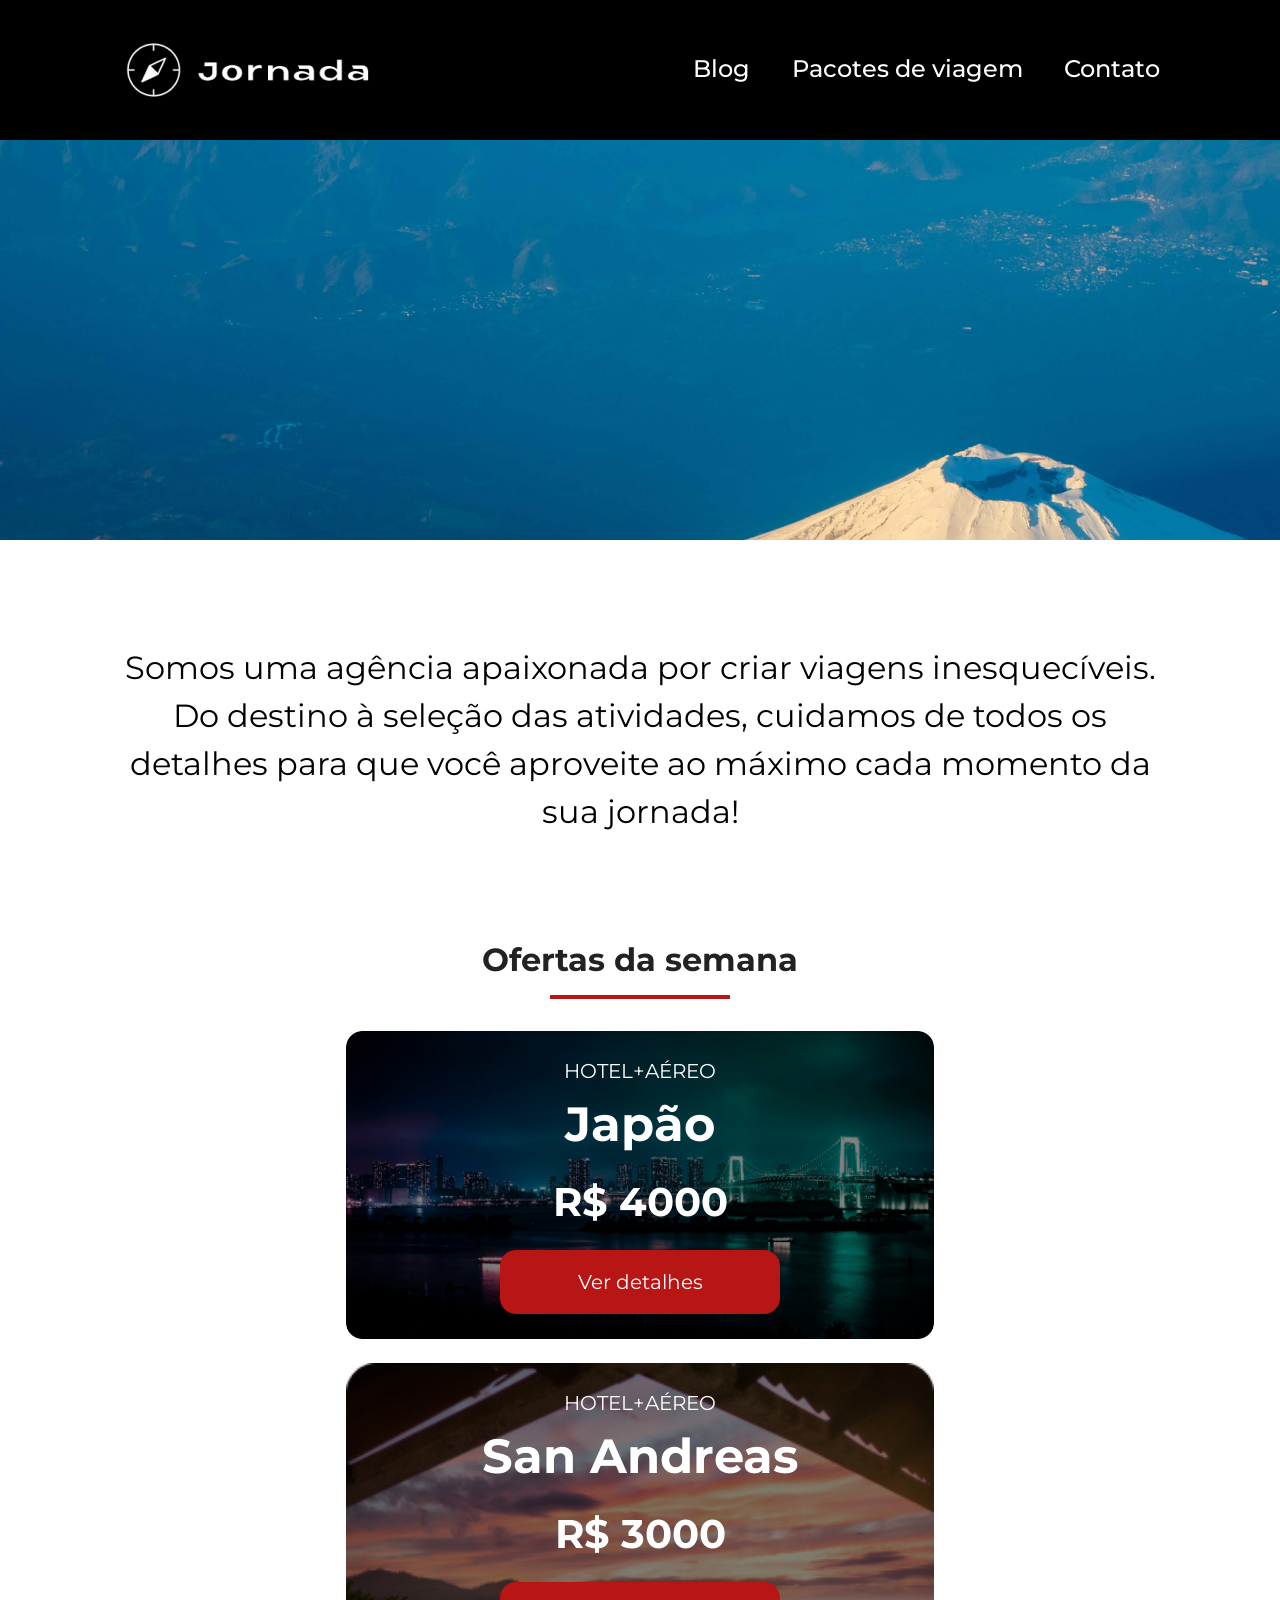
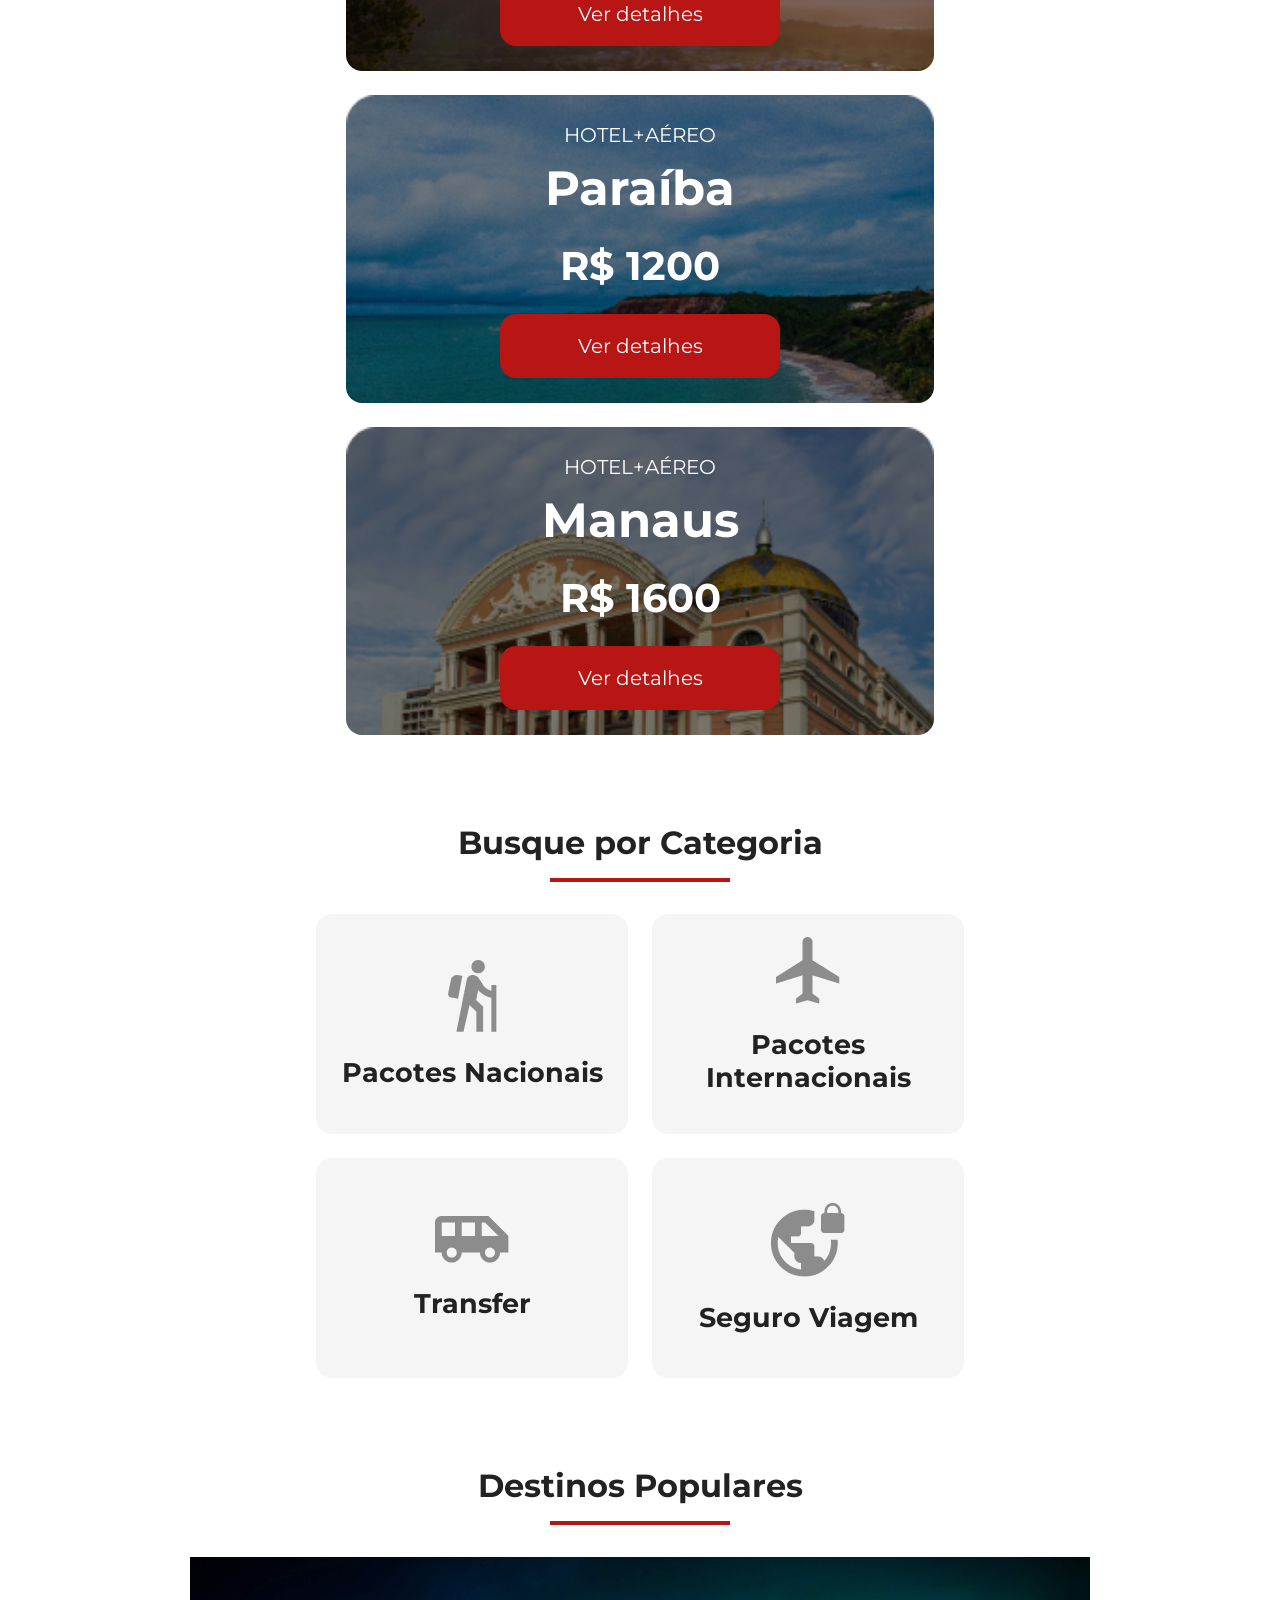
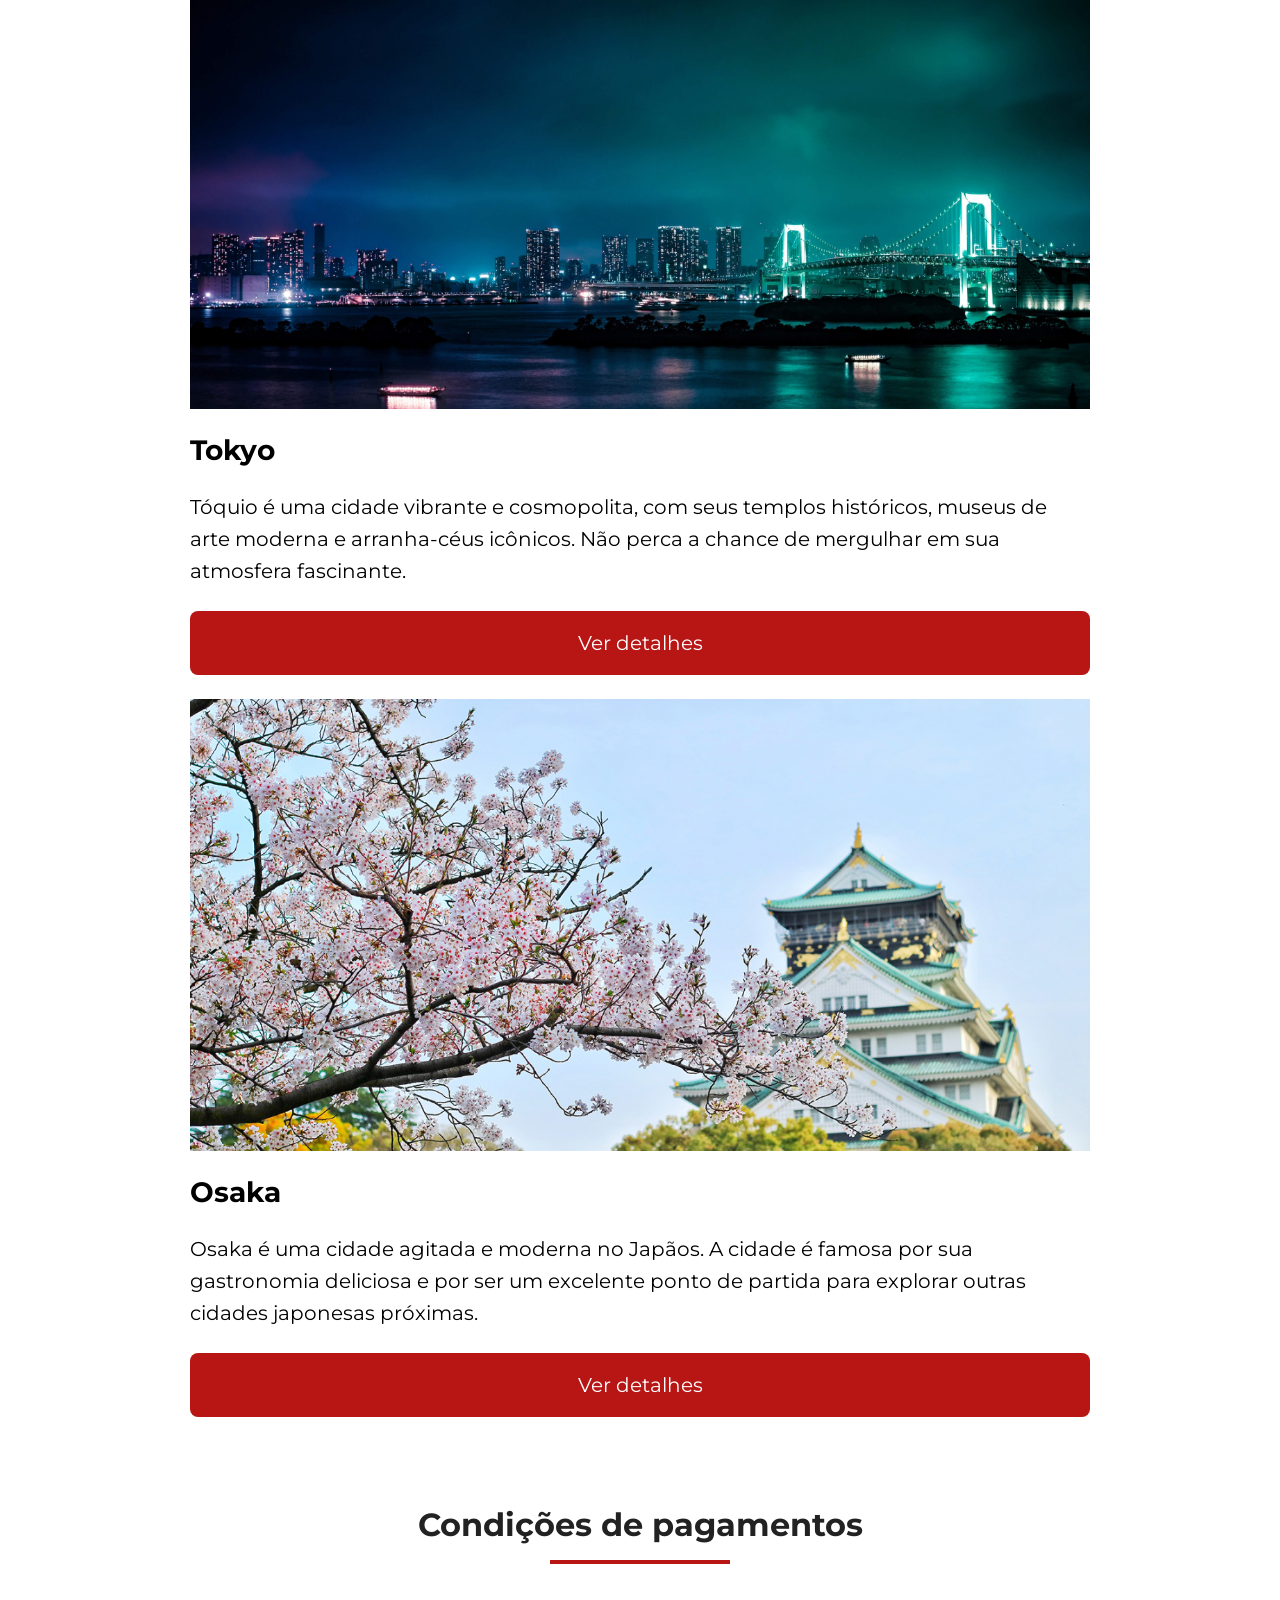
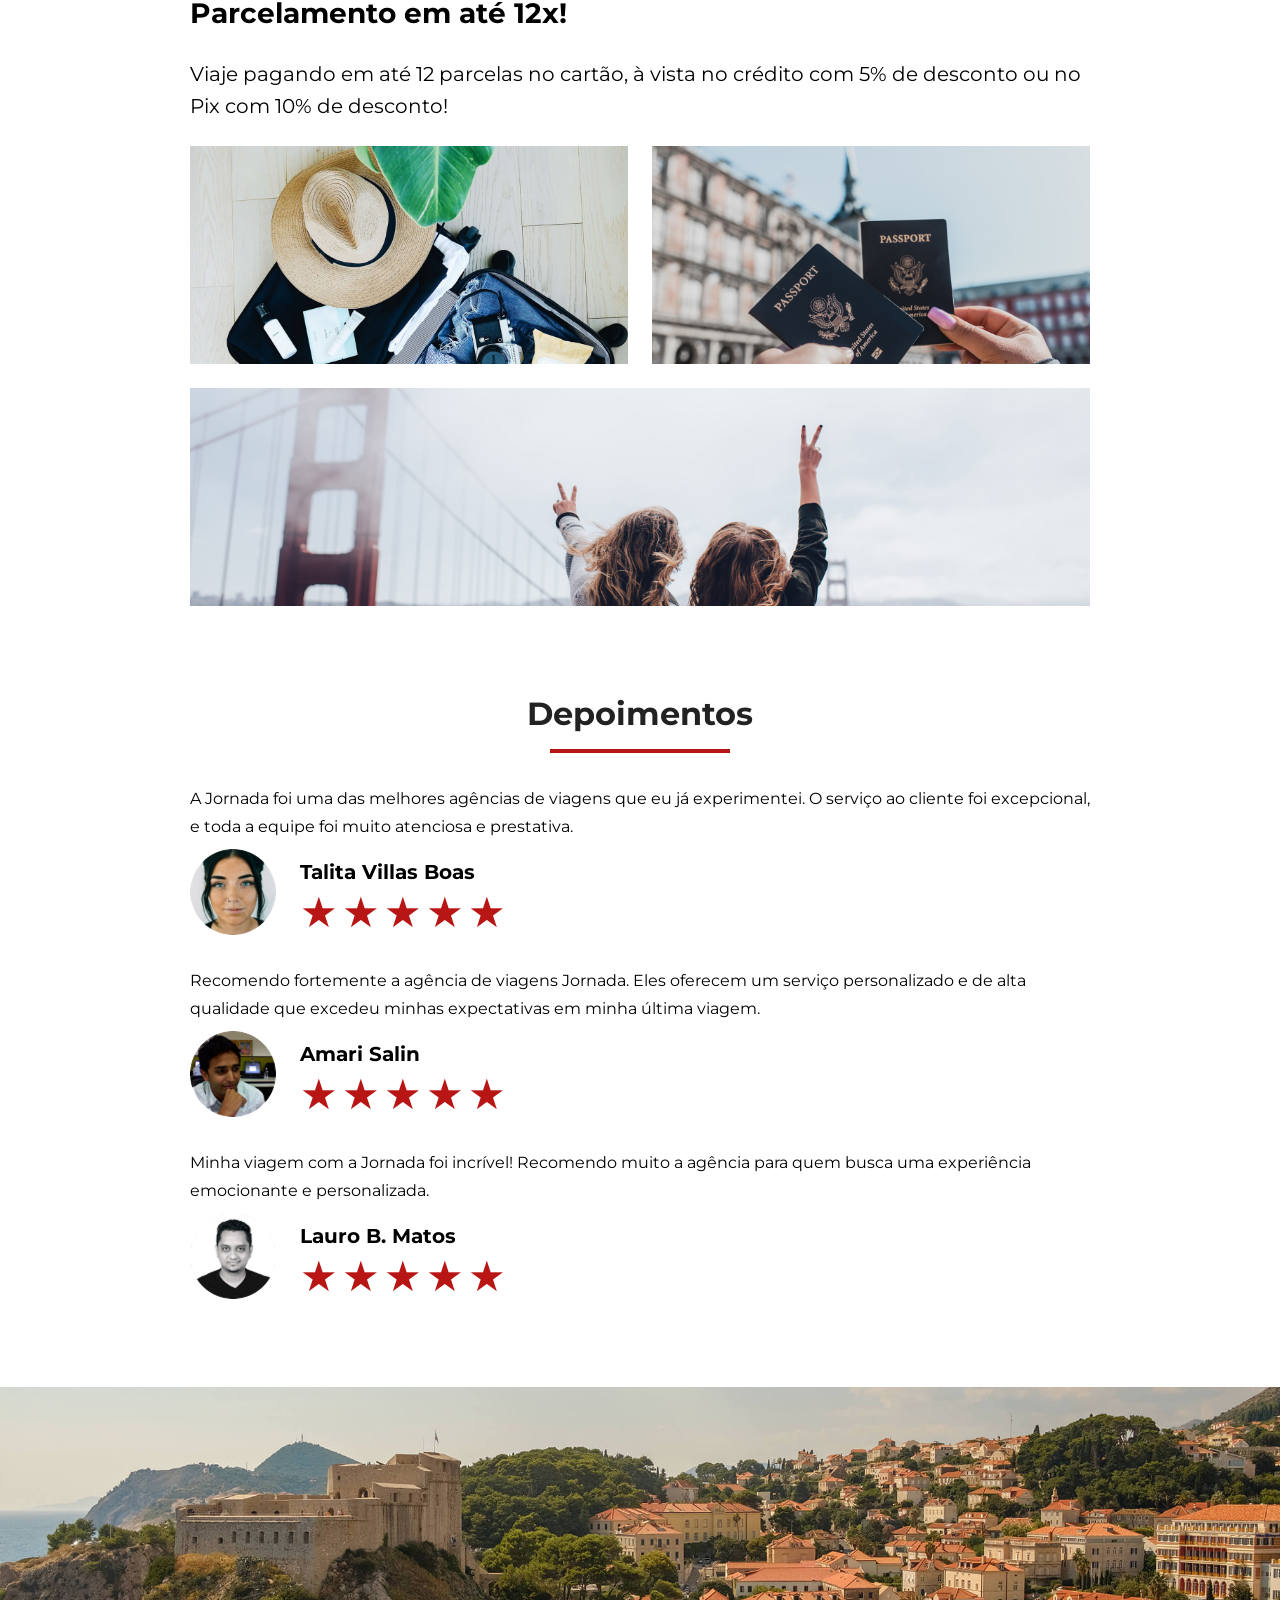
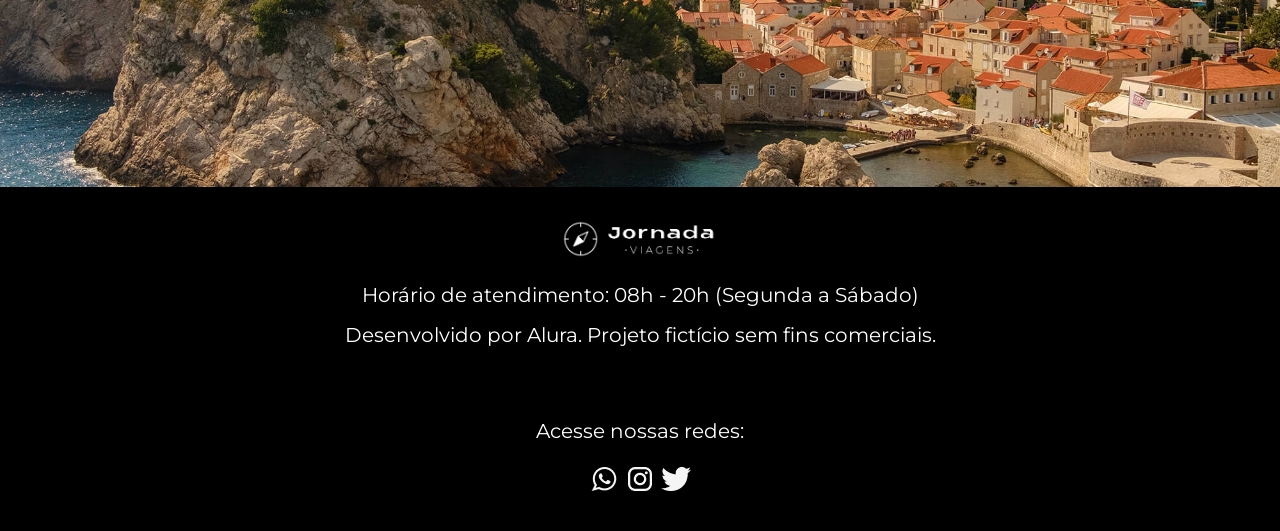
==== pacotes.html @ b07ba499 "configuracao inicial do hero" ====
<!doctype html>
<html lang="pt-br">
  <head>
    <meta charset="UTF-8" />
    <meta name="viewport" content="width=device-width, initial-scale=1.0" />
    <meta
      name="description"
      content="Jornada viagens, uma agência apaixonada por criar viagens inesquecíveis"
    />

    <meta name="og:title" content="Jornada viagens" />
    <meta
      name="og:description"
      content="Jornada viagens, uma agência apaixonada por criar viagens inesquecíveis"
    />
    <meta
      name="og:image"
      content="https://doodpedro.github.io/jornada-viagens/img/Logo Footer.png"
    />
    <meta name="og:type" content="website" />
    <meta
      name="og:url"
      content="https://doodpedro.github.io/jornada-viagens/"
    />

    <link rel="icon" href="img/Favico.svg" type="xml/svg" />
    <link rel="stylesheet" href="css/style.css" />

    <title>Jornada viagens</title>
  </head>
  <body>
    <!-- LOGO -->
    <header class="main-header">
      <a class="logo" href="index.html"
        ><img
          class="img-mobile"
          src="img/Bússola-branca.png"
          alt="Bussola do logo Jornada Viagens na cor preta"
        />
        <img
          class="img-desktop"
          src="img/Bussola e titulo.png"
          alt="Logo jornada viagens branca"
        />
      </a>

      <!-- MENU HAMBURGUER -->
      <div class="navegation-menu">
        <label for="menu">
          <img src="img/menu hamburguer.png" alt="menu" />
        </label>
        <input type="checkbox" id="menu" hidden />
        <!-- LINKS -->
        <nav>
          <ul class="list-links">
            <li>
              <a href="blog.html" target="_blank" title="Acessar Blog">Blog</a>
            </li>
            <li>
              <a
                href="pacotes.html"
                target="_blank"
                title="Acessar Pacotes de viagem"
                >Pacotes de viagem</a
              >
            </li>
            <li>
              <a href="contato.html" target="_blank" title="Acessar Contato"
                >Contato</a
              >
            </li>
          </ul>
        </nav>
      </div>
    </header>

    <!-- SECTIONS -->
    <section class="hero">
      <div class="hero-P-img"></div>
      <h2>
        Somos uma agência apaixonada por criar viagens inesquecíveis. Do destino
        à seleção das atividades, cuidamos de todos os detalhes para que você
        aproveite ao máximo cada momento da sua jornada!
      </h2>
    </section>

    <!-- OFERTAS -->
    <section class="offers">
      <div class="section-title">
        <h2>Ofertas da semana</h2>
        <hr />
      </div>

      <!-- CARD 1 -->
      <div class="offers-cards">
        <article class="card japão">
          <header>
            <p>HOTEL+AÉREO</p>
            <h3>
              Japão <br />
              <span>R$ 4000</span>
            </h3>
          </header>
          <footer><a href="#" class="button">Ver detalhes</a></footer>
        </article>

        <!-- CARD 2 -->
        <article class="card San-andreas">
          <header>
            <p>HOTEL+AÉREO</p>
            <h3>
              San Andreas <br />
              <span>R$ 3000</span>
            </h3>
          </header>
          <footer><a href="#" class="button">Ver detalhes</a></footer>
        </article>

        <!-- CARD 3 -->
        <article class="card Paraíba">
          <header>
            <p>HOTEL+AÉREO</p>
            <h3>
              Paraíba <br />
              <span>R$ 1200</span>
            </h3>
          </header>
          <footer><a href="#" class="button">Ver detalhes</a></footer>
        </article>

        <!-- CARD 4 -->
        <article class="card Manaus">
          <header>
            <p>HOTEL+AÉREO</p>
            <h3>
              Manaus <br />
              <span>R$ 1600</span>
            </h3>
          </header>
          <footer><a href="#" class="button">Ver detalhes</a></footer>
        </article>
      </div>
    </section>

    <!-- CATEGORIAS -->
    <section class="categories">
      <div class="section-title">
        <h2>Busque por Categoria</h2>
        <hr />
      </div>

      <!-- CARD 1 -->
      <div class="categories-card">
        <a
          href="#"
          class="card"
          target="_blank"
          title="Busque pela categoria pacotes Nacionais"
        >
          <img
            src="img/categorias-1.png"
            alt="Ícone de pessoa fazendo trilha"
          />

          <h3>Pacotes Nacionais</h3>
        </a>

        <!-- CARD 2 -->
        <article class="categories-card two-line">
          <a
            href="#"
            class="card"
            target="_blank"
            title="Busque pela categoria pacotes Nacionais"
          >
            <img
              src="img/categorias-2.png"
              alt="Ícone de pessoa fazendo trilha"
            />

            <h3>Pacotes Internacionais</h3>
          </a>
        </article>

        <!-- CARD 3 -->
        <article class="categories-card">
          <a
            href="#"
            class="card"
            target="_blank"
            title="Busque pela categoria pacotes Nacionais"
          >
            <img
              src="img/categories-3.png"
              alt="Ícone de pessoa fazendo trilha"
            />

            <h3>Transfer</h3>
          </a>
        </article>

        <!-- CARD 4 -->
        <article class="categories-card">
          <a
            href="#"
            class="card"
            target="_blank"
            title="Busque pela categoria pacotes Nacionais"
          >
            <img
              src="img/categories-4.png"
              alt="Ícone de pessoa fazendo trilha"
            />

            <h3>Seguro Viagem</h3>
          </a>
        </article>
      </div>
    </section>

    <!-- DESTINATIONS -->
    <section class="destinations">
      <div class="section-title">
        <h2>Destinos Populares</h2>
        <hr />
      </div>

      <div class="destinations-items">
        <article class="item Tokyo">
          <header>
            <div class="img-item"></div>
            <h4>Tokyo</h4>
          </header>

          <p>
            Tóquio é uma cidade vibrante e cosmopolita, com seus templos
            históricos, museus de arte moderna e arranha-céus icônicos. Não
            perca a chance de mergulhar em sua atmosfera fascinante.
          </p>

          <footer>
            <a
              href="#"
              class="button"
              target="_blank"
              title="Veja mais detalhes de Tokyo"
              >Ver detalhes</a
            >
          </footer>
        </article>

        <article class="item Osaka">
          <header>
            <div class="img-item"></div>
            <h4>Osaka</h4>
          </header>

          <p>
            Osaka é uma cidade agitada e moderna no Japãos. A cidade é famosa
            por sua gastronomia deliciosa e por ser um excelente ponto de
            partida para explorar outras cidades japonesas próximas.
          </p>

          <footer>
            <a href="#" class="button">Ver detalhes</a>
          </footer>
        </article>
      </div>
    </section>

    <!-- PAYMENTS -->
    <section class="payments">
      <div class="section-title">
        <h2>Condições de pagamentos</h2>
        <hr />
      </div>

      <div class="content-container">
        <div class="text-content">
          <h3 class="content-title">Parcelamento em até 12x!</h3>
          <p class="content-text">
            Viaje pagando em até 12 parcelas no cartão, à vista no crédito com
            5% de desconto ou no Pix com 10% de desconto!
          </p>
        </div>

        <div class="img-gallery">
          <div class="image bag"></div>
          <div class="image passport"></div>
          <div class="image people colspan-2"></div>
        </div>
      </div>
    </section>

    <!-- TESTIMONIALS -->
    <section class="testimonials">
      <div class="section-title">
        <h2>Depoimentos</h2>
        <hr />
      </div>

      <div class="testimonials-container">
        <article>
          <header>
            <p>
              A Jornada foi uma das melhores agências de viagens que eu já
              experimentei. O serviço ao cliente foi excepcional, e toda a
              equipe foi muito atenciosa e prestativa.
            </p>
          </header>
          <footer>
            <img src="./img/perfil-1.png" alt="Imagem da cliente Talita" />
            <div class="profile-content">
              <h4>Talita Villas Boas</h4>
              <div class="rating">
                <span class="star">★</span>
                <span class="star">★</span>
                <span class="star">★</span>
                <span class="star">★</span>
                <span class="star">★</span>
              </div>
            </div>
          </footer>
        </article>

        <article>
          <header>
            <p>
              Recomendo fortemente a agência de viagens Jornada. Eles oferecem
              um serviço personalizado e de alta qualidade que excedeu minhas
              expectativas em minha última viagem.
            </p>
          </header>
          <footer>
            <img src="./img/perfil-2.png" alt="Imagem do cliente Amari Salin" />
            <div class="profile-content">
              <h4>Amari Salin</h4>
              <div class="rating">
                <span class="star">★</span>
                <span class="star">★</span>
                <span class="star">★</span>
                <span class="star">★</span>
                <span class="star">★</span>
              </div>
            </div>
          </footer>
        </article>

        <article>
          <header>
            <p>
              Minha viagem com a Jornada foi incrível! Recomendo muito a agência
              para quem busca uma experiência emocionante e personalizada.
            </p>
          </header>
          <footer>
            <img
              src="./img/perfil-3.png"
              alt="Imagem do cliente Lauro B. Matos"
            />
            <div class="profile-content">
              <h4>Lauro B. Matos</h4>
              <div class="rating">
                <span class="star">★</span>
                <span class="star">★</span>
                <span class="star">★</span>
                <span class="star">★</span>
                <span class="star">★</span>
              </div>
            </div>
          </footer>
        </article>
      </div>
    </section>

    <!-- FOOTER -->
    <section class="bottom-hero">
      <div class="img-hero"></div>
    </section>

    <footer class="main-footer">
      <div class="footer-content">
        <img
          src="img/Logo Footer.png"
          alt="Imagem da logo do Jornada Viagens"
        />
        <p>Horário de atendimento: 08h - 20h (Segunda a Sábado)</p>
        <p>Desenvolvido por Alura. Projeto fictício sem fins comerciais.</p>
      </div>

      <div class="footer-social">
        <p>Acesse nossas redes:</p>
        <a
          href="#"
          target="_blank"
          title="Acesse o Whatsapp do Jornada Viagens"
        >
          <img src="img/Whatsapp 1.png" alt="Icone do Whatsapp" />
        </a>

        <a
          href="#"
          target="_blank"
          title="Acesse o Instagram do Jornada Viagens"
        >
          <img src="img/Instragam 1.png" alt="Icone do Instagram" />
        </a>

        <a href="#" target="_blank" title="Acesse o Twitter do Jornada Viagens">
          <img src="img/Twiter 1.png" alt="Icone do Twitter" />
        </a>
      </div>
    </footer>
  </body>
</html>
---- css/style.css ----
@import url(global.css);
@import url(header.css);
@import url(hero.css);
@import url(offers.css);
@import url(categorias.css);
@import url(destinations.css);
@import url(payments.css);
@import url(testimonials.css);
@import url(footer.css);
@import url(hero-pacotes.css);
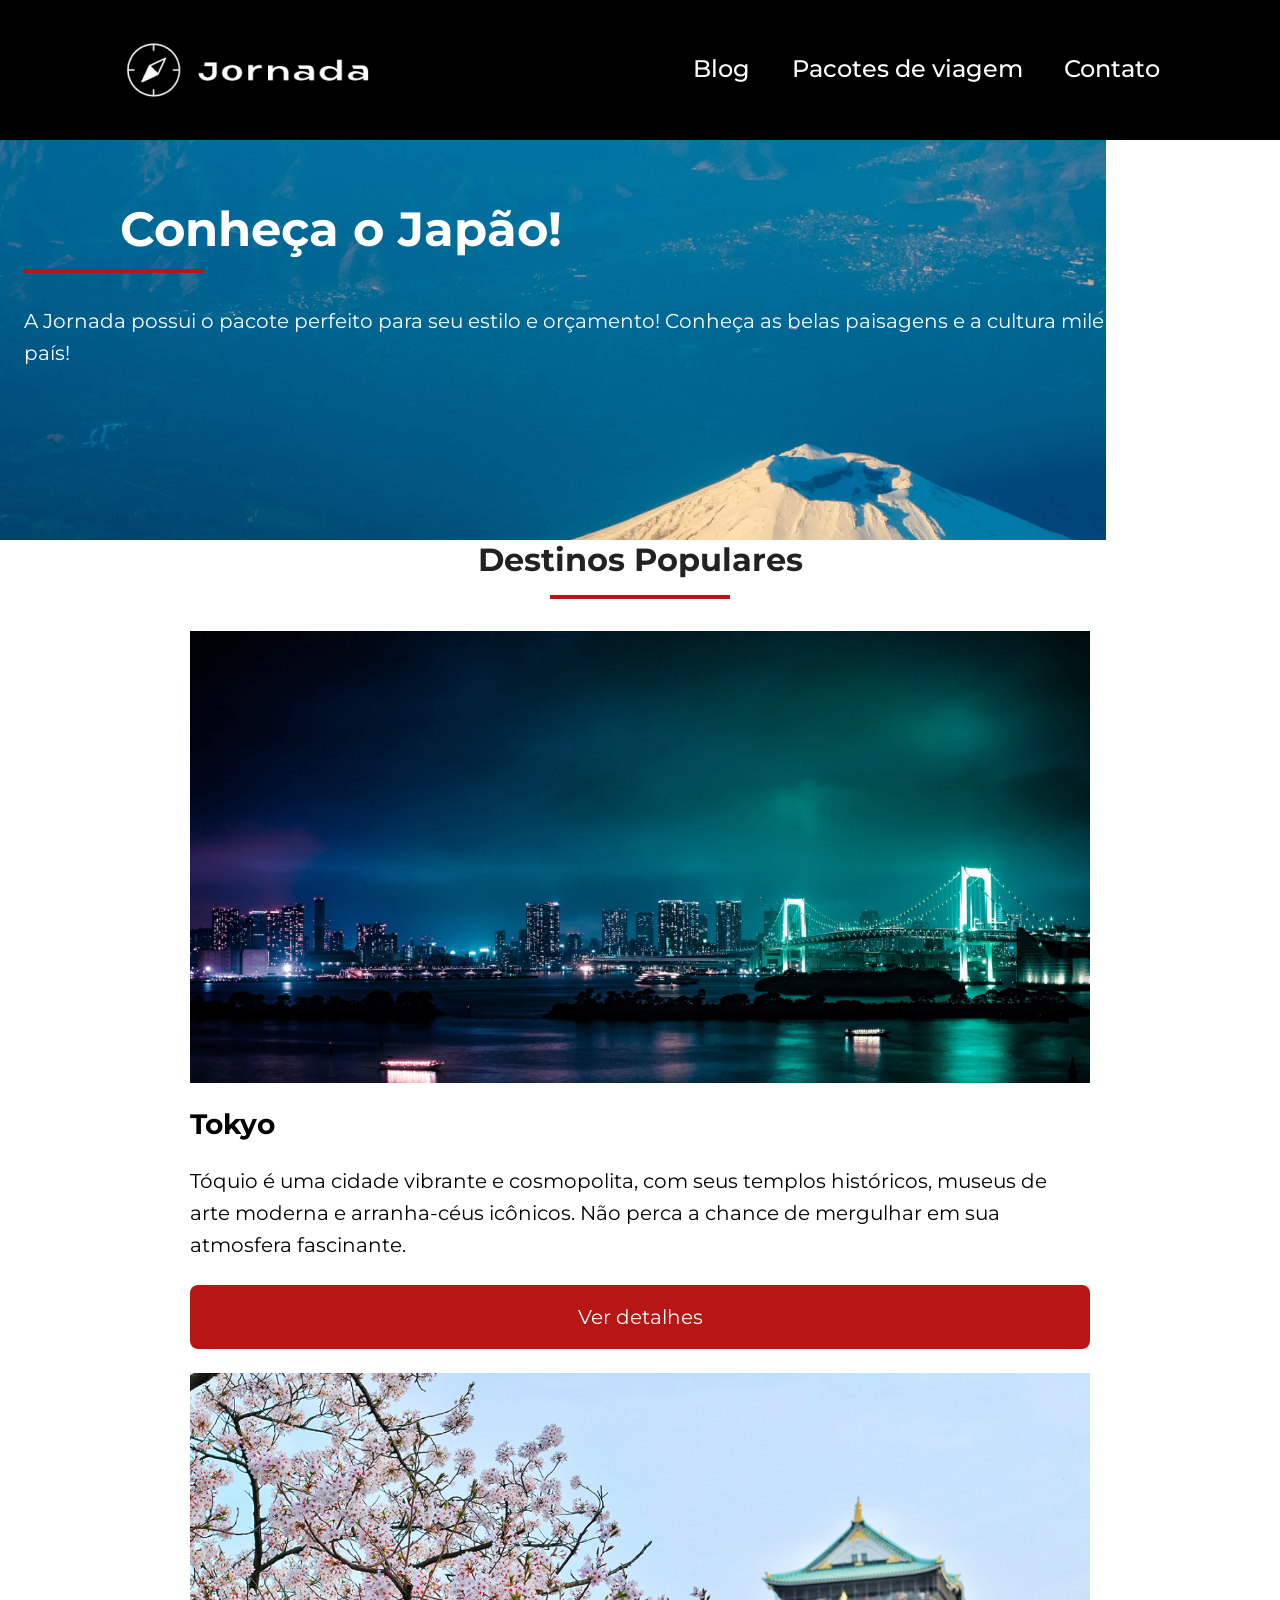
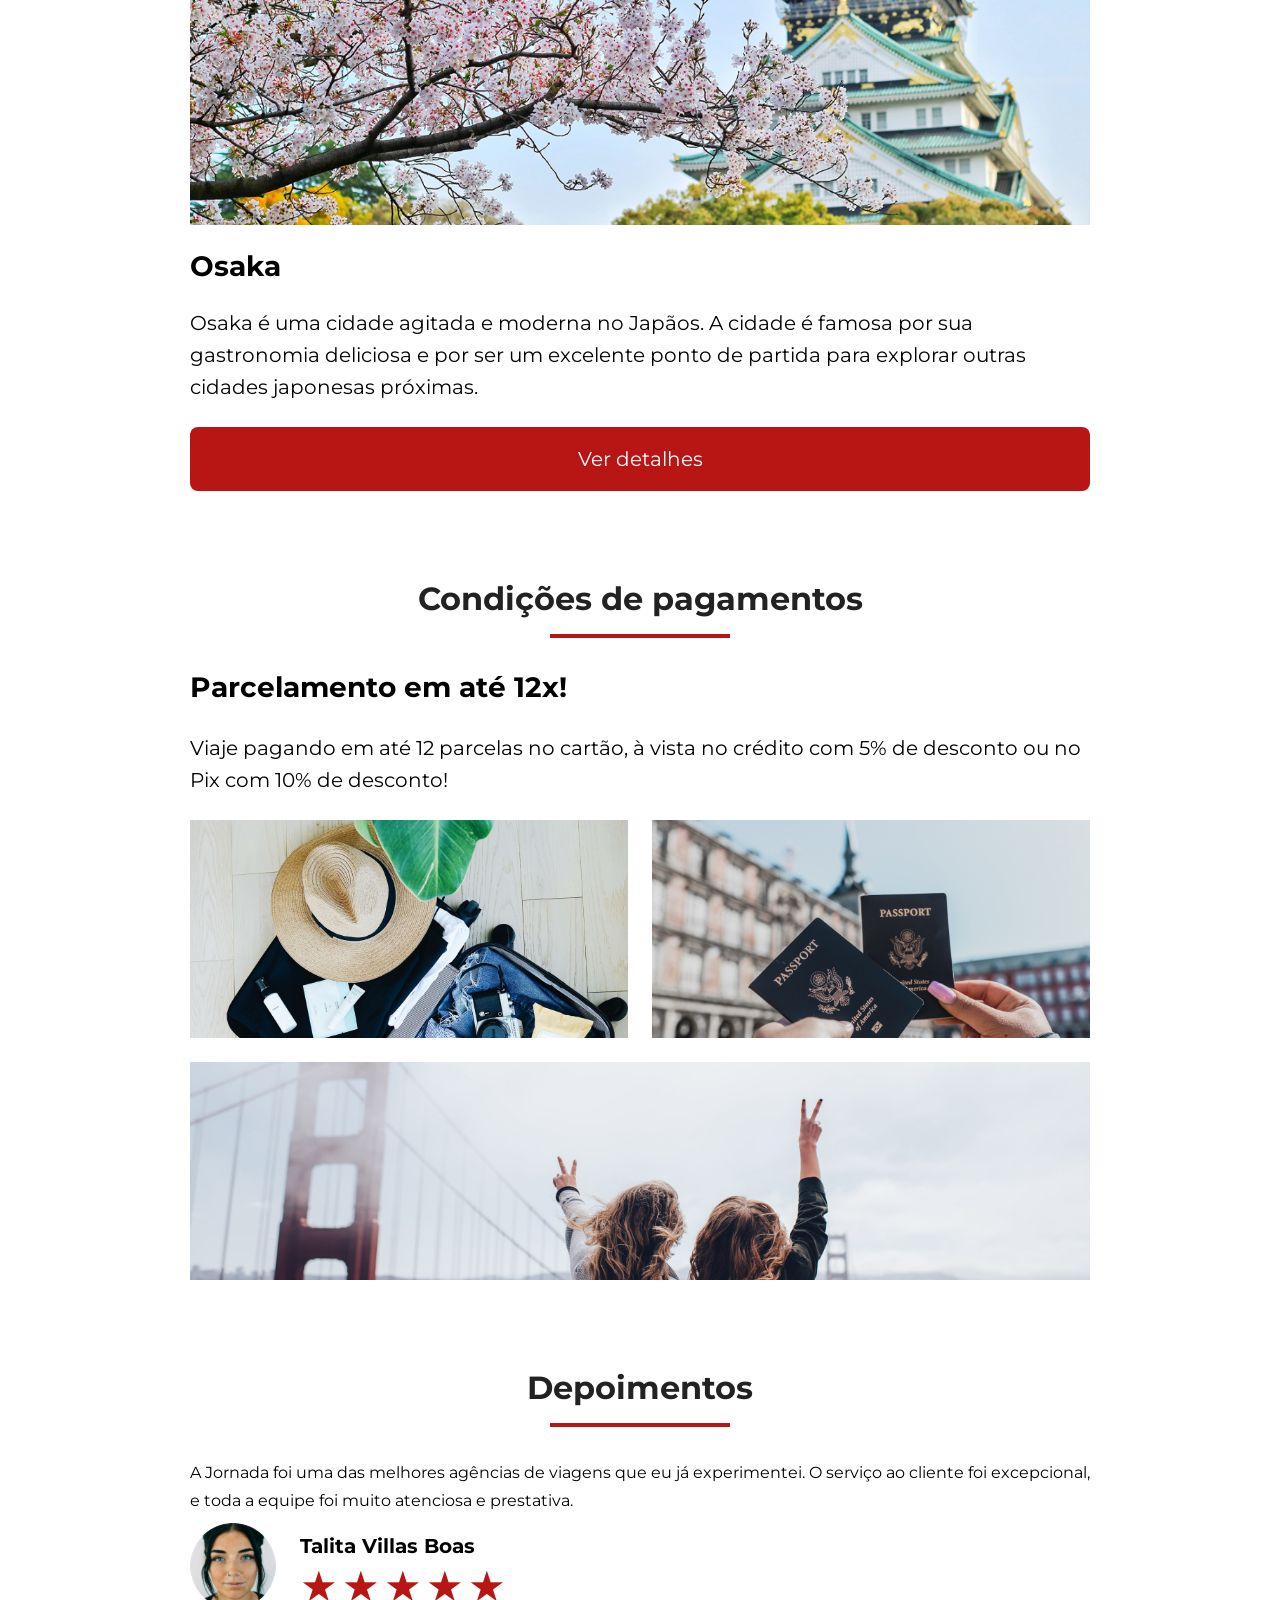
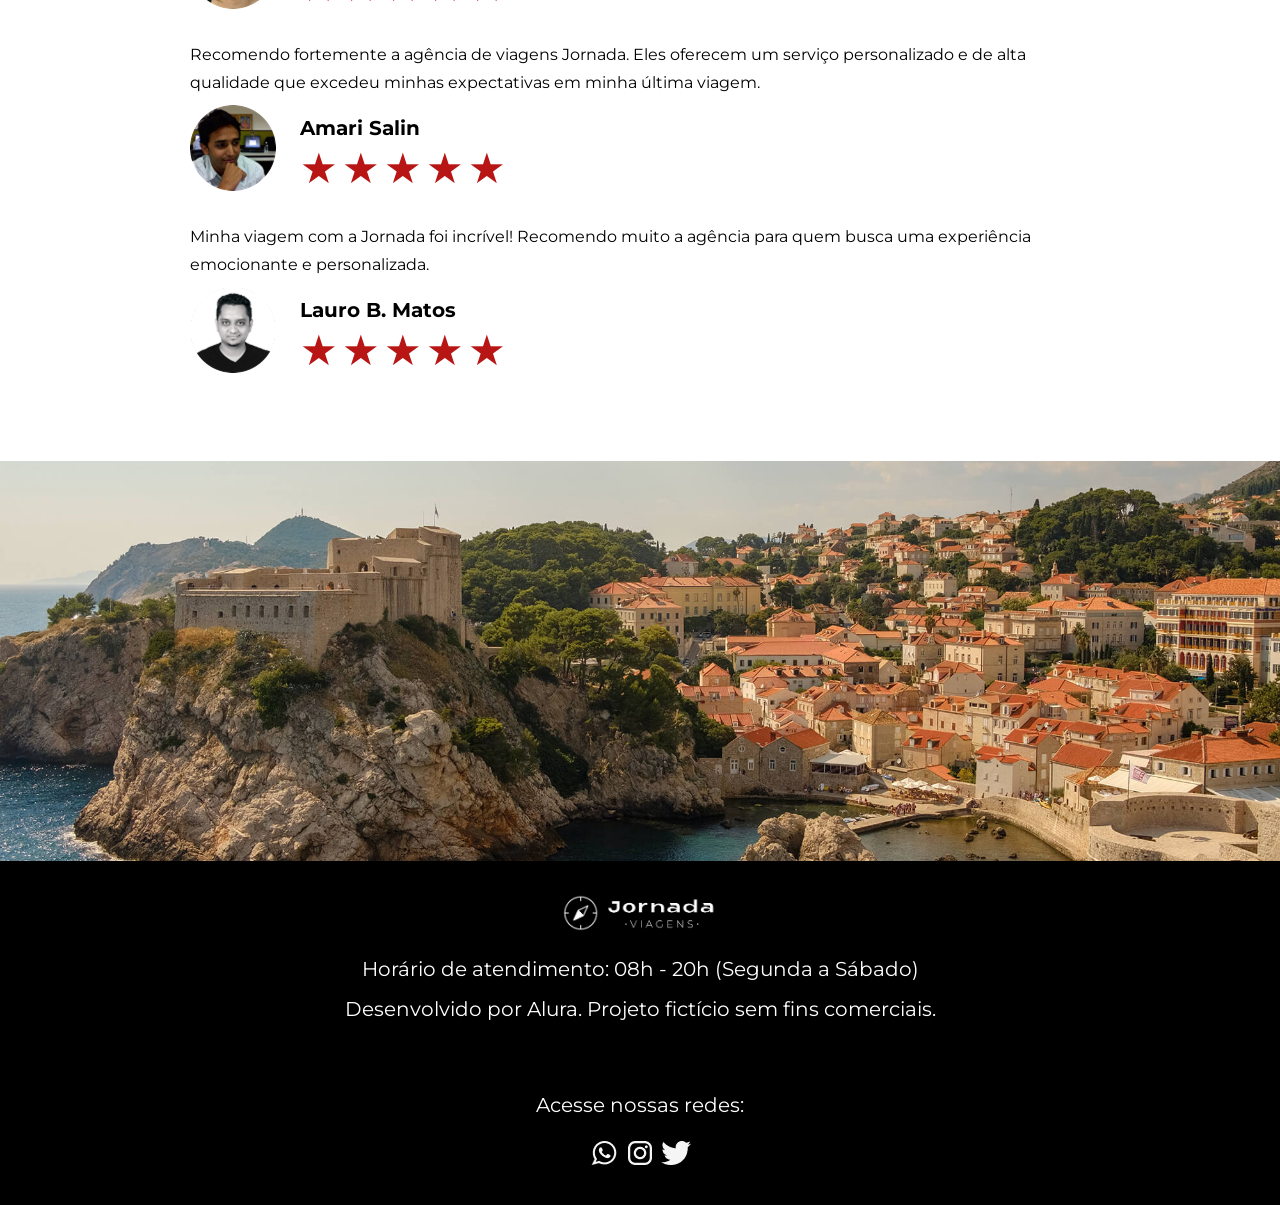
==== commit 5b3e3153: "modifica hero da pagina de pacotes" ====
--- a/pacotes.html
+++ b/pacotes.html
@@ -76,145 +76,10 @@
 
     <!-- SECTIONS -->
     <section class="hero">
-      <div class="hero-P-img"></div>
-      <h2>
-        Somos uma agência apaixonada por criar viagens inesquecíveis. Do destino
-        à seleção das atividades, cuidamos de todos os detalhes para que você
-        aproveite ao máximo cada momento da sua jornada!
-      </h2>
-    </section>
-
-    <!-- OFERTAS -->
-    <section class="offers">
-      <div class="section-title">
-        <h2>Ofertas da semana</h2>
-        <hr />
-      </div>
-
-      <!-- CARD 1 -->
-      <div class="offers-cards">
-        <article class="card japão">
-          <header>
-            <p>HOTEL+AÉREO</p>
-            <h3>
-              Japão <br />
-              <span>R$ 4000</span>
-            </h3>
-          </header>
-          <footer><a href="#" class="button">Ver detalhes</a></footer>
-        </article>
-
-        <!-- CARD 2 -->
-        <article class="card San-andreas">
-          <header>
-            <p>HOTEL+AÉREO</p>
-            <h3>
-              San Andreas <br />
-              <span>R$ 3000</span>
-            </h3>
-          </header>
-          <footer><a href="#" class="button">Ver detalhes</a></footer>
-        </article>
-
-        <!-- CARD 3 -->
-        <article class="card Paraíba">
-          <header>
-            <p>HOTEL+AÉREO</p>
-            <h3>
-              Paraíba <br />
-              <span>R$ 1200</span>
-            </h3>
-          </header>
-          <footer><a href="#" class="button">Ver detalhes</a></footer>
-        </article>
-
-        <!-- CARD 4 -->
-        <article class="card Manaus">
-          <header>
-            <p>HOTEL+AÉREO</p>
-            <h3>
-              Manaus <br />
-              <span>R$ 1600</span>
-            </h3>
-          </header>
-          <footer><a href="#" class="button">Ver detalhes</a></footer>
-        </article>
-      </div>
-    </section>
-
-    <!-- CATEGORIAS -->
-    <section class="categories">
-      <div class="section-title">
-        <h2>Busque por Categoria</h2>
-        <hr />
-      </div>
-
-      <!-- CARD 1 -->
-      <div class="categories-card">
-        <a
-          href="#"
-          class="card"
-          target="_blank"
-          title="Busque pela categoria pacotes Nacionais"
-        >
-          <img
-            src="img/categorias-1.png"
-            alt="Ícone de pessoa fazendo trilha"
-          />
-
-          <h3>Pacotes Nacionais</h3>
-        </a>
-
-        <!-- CARD 2 -->
-        <article class="categories-card two-line">
-          <a
-            href="#"
-            class="card"
-            target="_blank"
-            title="Busque pela categoria pacotes Nacionais"
-          >
-            <img
-              src="img/categorias-2.png"
-              alt="Ícone de pessoa fazendo trilha"
-            />
-
-            <h3>Pacotes Internacionais</h3>
-          </a>
-        </article>
-
-        <!-- CARD 3 -->
-        <article class="categories-card">
-          <a
-            href="#"
-            class="card"
-            target="_blank"
-            title="Busque pela categoria pacotes Nacionais"
-          >
-            <img
-              src="img/categories-3.png"
-              alt="Ícone de pessoa fazendo trilha"
-            />
-
-            <h3>Transfer</h3>
-          </a>
-        </article>
-
-        <!-- CARD 4 -->
-        <article class="categories-card">
-          <a
-            href="#"
-            class="card"
-            target="_blank"
-            title="Busque pela categoria pacotes Nacionais"
-          >
-            <img
-              src="img/categories-4.png"
-              alt="Ícone de pessoa fazendo trilha"
-            />
-
-            <h3>Seguro Viagem</h3>
-          </a>
-        </article>
+      <div class="hero-P-img">
+        <h2>Conheça o Japão!</h2>
+        <hr>
+        <p>A Jornada possui o pacote perfeito para seu estilo e orçamento! Conheça as belas paisagens e a  cultura milenar deste belo país!</p>
       </div>
     </section>
 
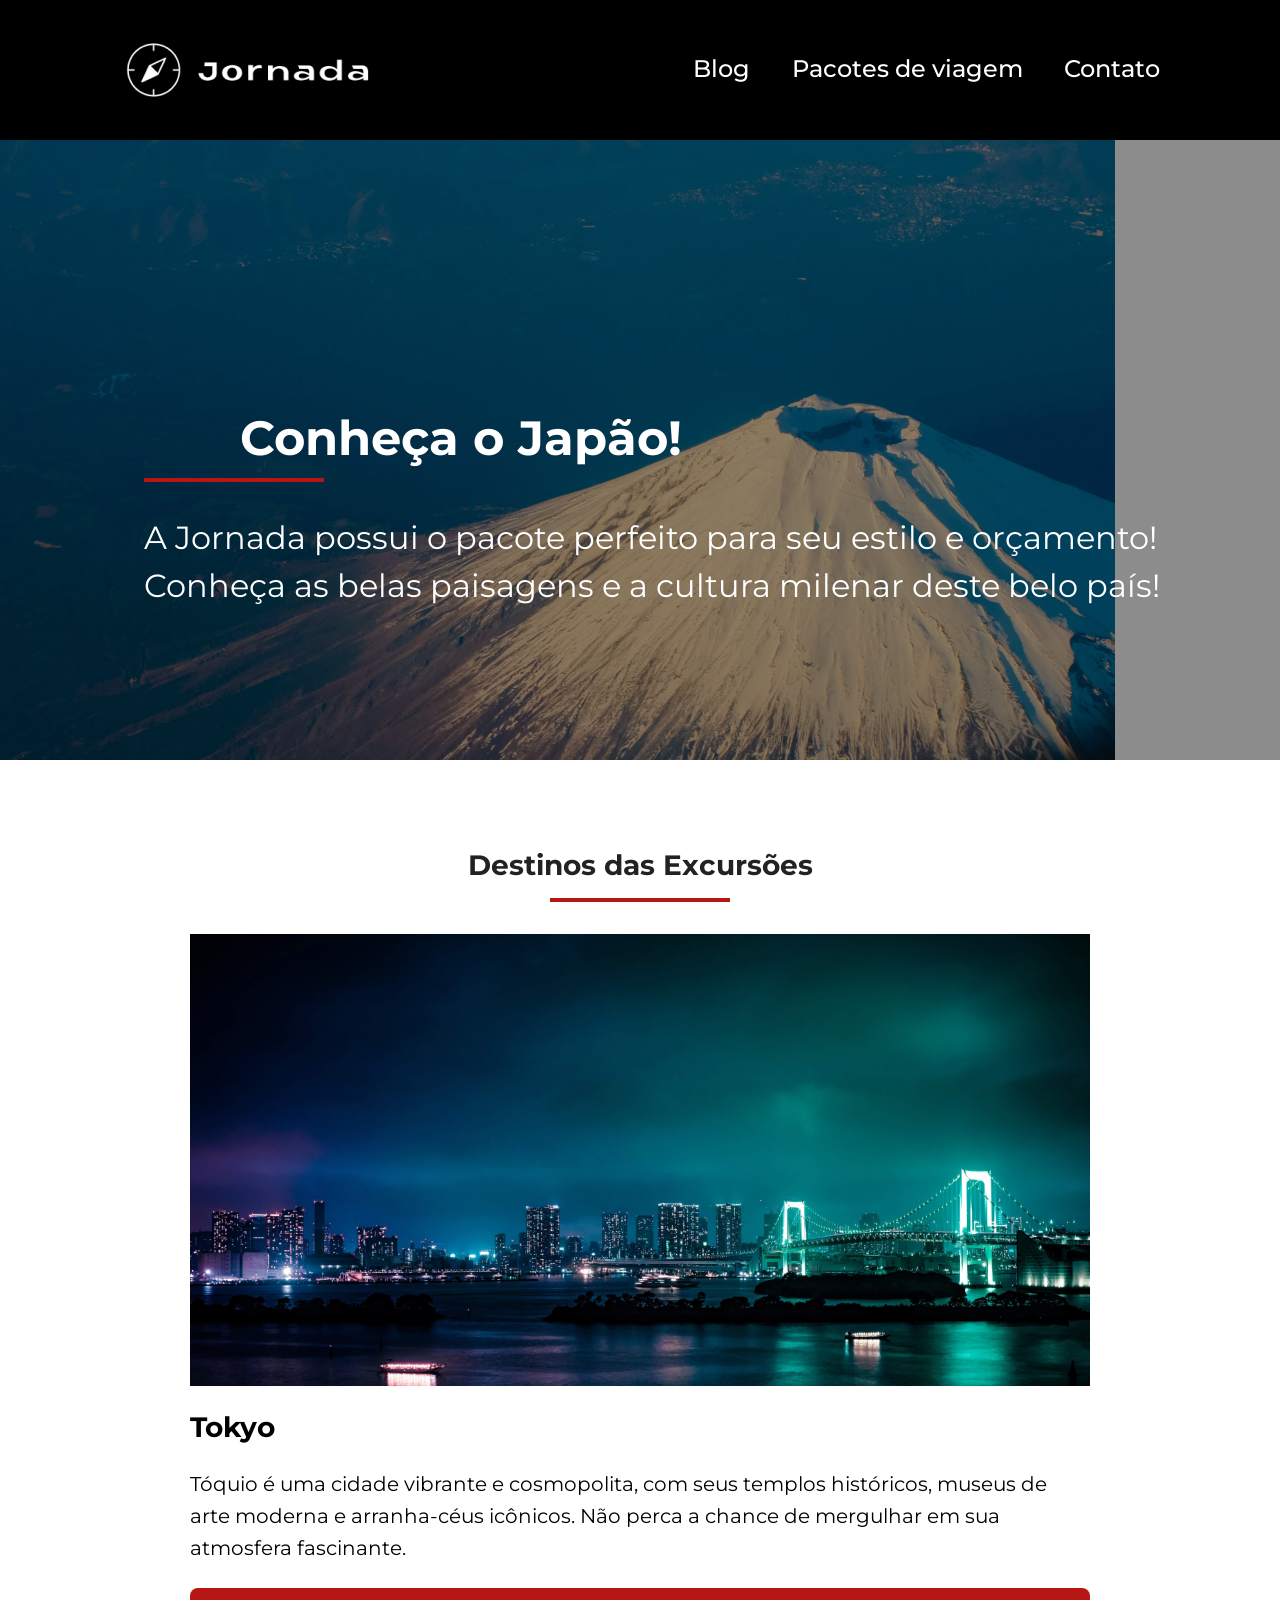
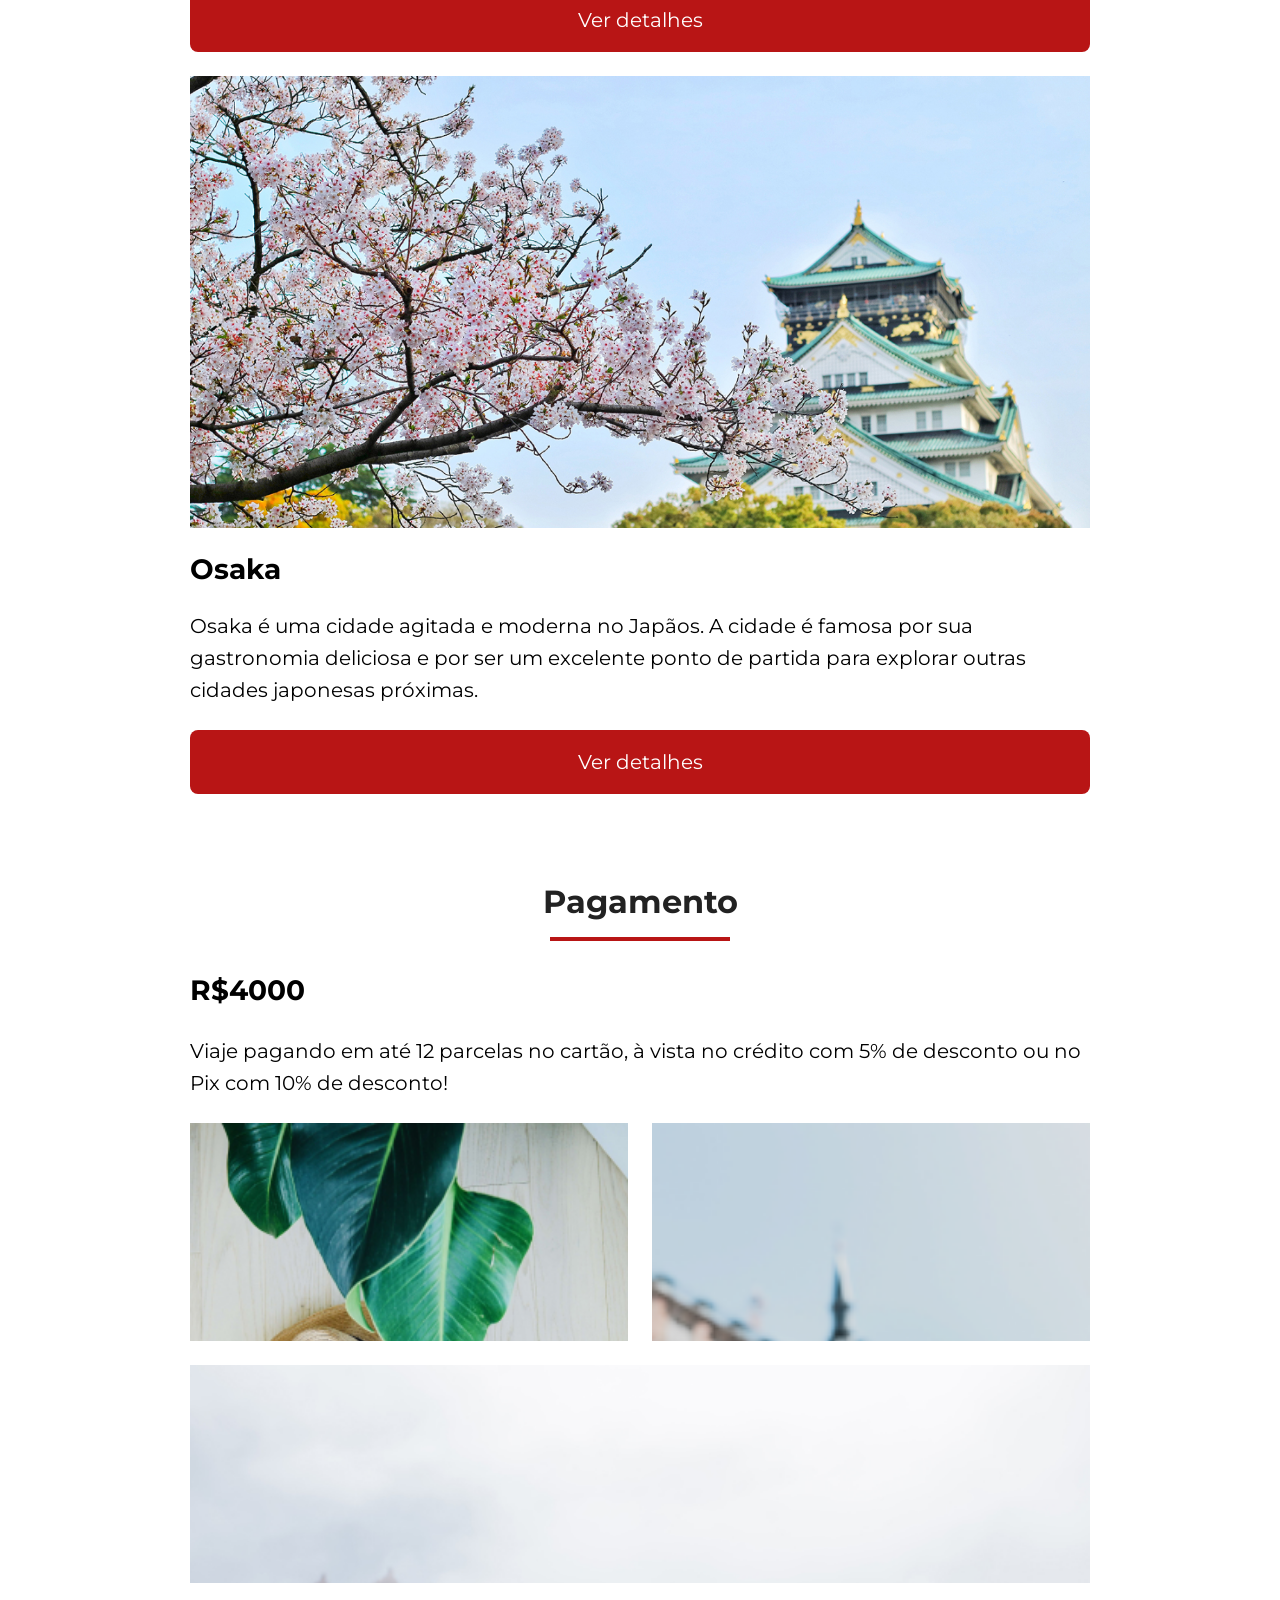
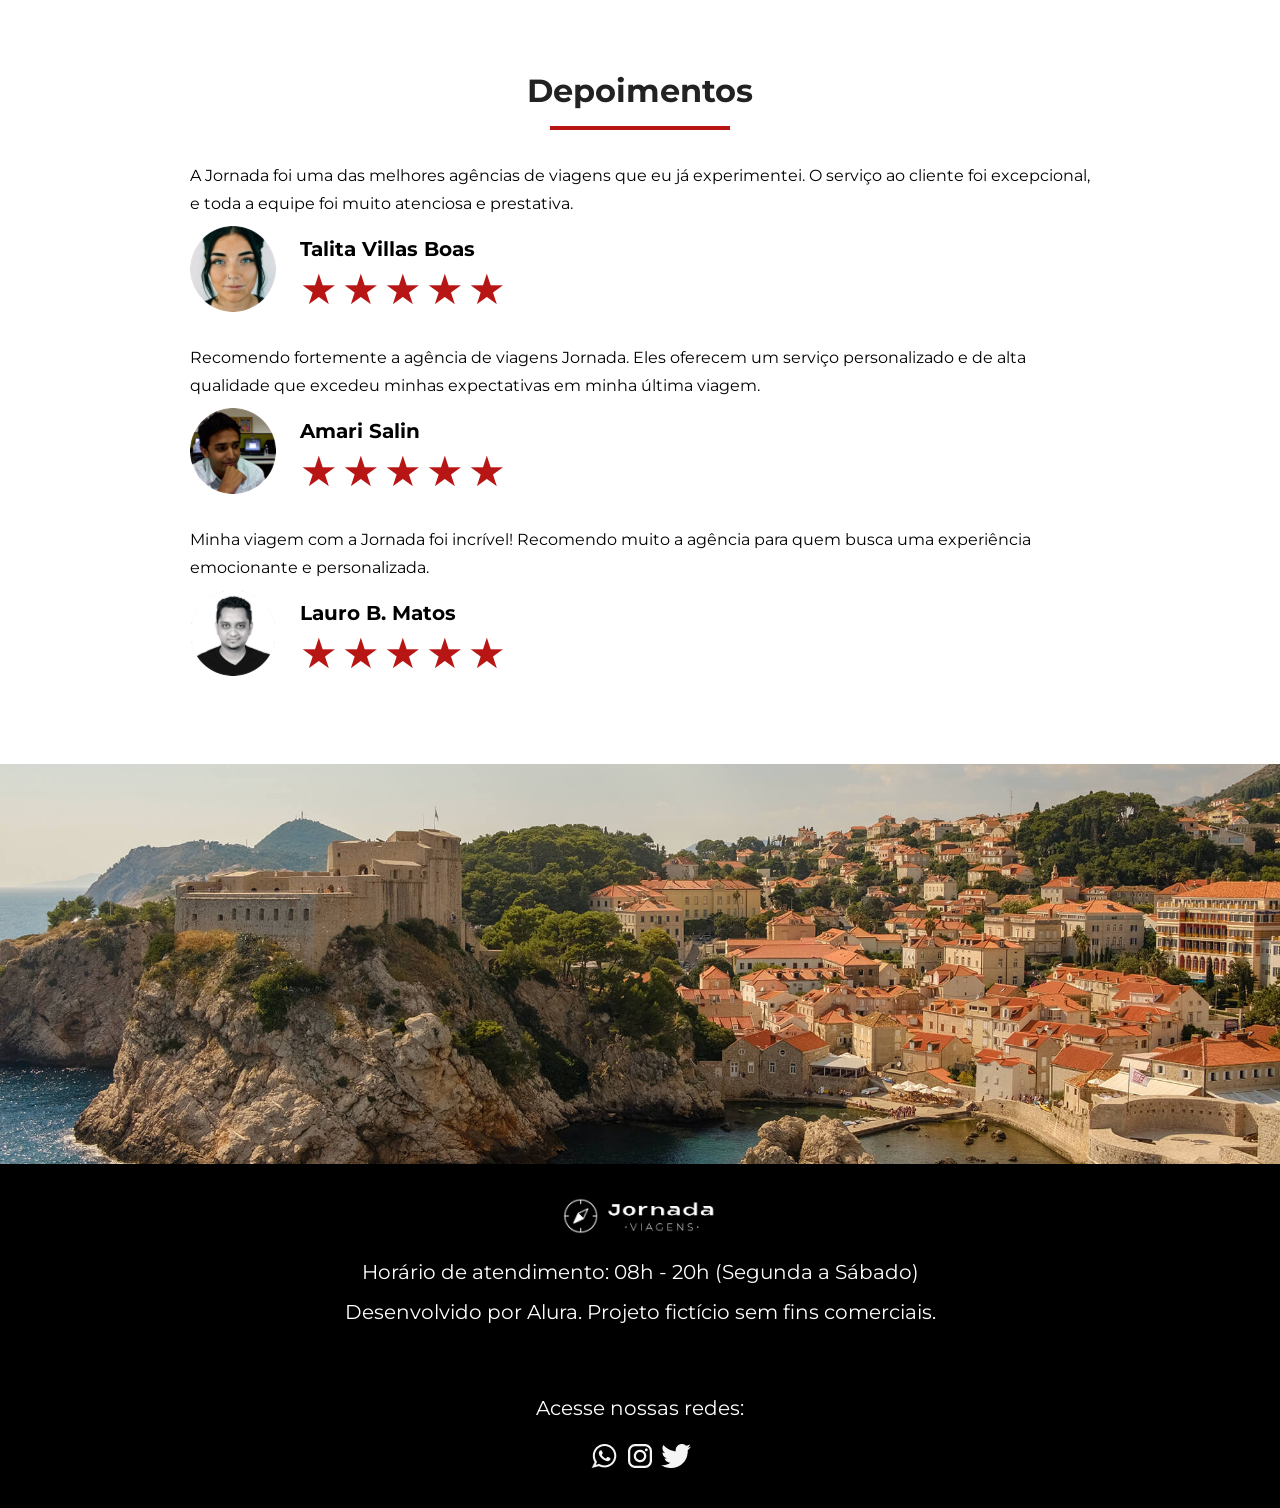
==== commit 2e5d6ba5: "finaliza hero" ====
--- a/pacotes.html
+++ b/pacotes.html
@@ -77,16 +77,19 @@
     <!-- SECTIONS -->
     <section class="hero">
       <div class="hero-P-img">
-        <h2>Conheça o Japão!</h2>
-        <hr>
-        <p>A Jornada possui o pacote perfeito para seu estilo e orçamento! Conheça as belas paisagens e a  cultura milenar deste belo país!</p>
+        <div class="hero-texts">
+          <h2>Conheça o Japão!</h2>
+          <hr>
+          <p>A Jornada possui o pacote perfeito para seu estilo e orçamento! Conheça as belas paisagens e a  cultura milenar deste belo país!</p>
+        </div>
+        
       </div>
     </section>
 
     <!-- DESTINATIONS -->
     <section class="destinations">
-      <div class="section-title">
-        <h2>Destinos Populares</h2>
+      <div class="section-title-PAC">
+        <h2>Destinos das Excursões</h2>
         <hr />
       </div>
 
@@ -136,20 +139,20 @@
     <!-- PAYMENTS -->
     <section class="payments">
       <div class="section-title">
-        <h2>Condições de pagamentos</h2>
+        <h2>Pagamento</h2>
         <hr />
       </div>
 
       <div class="content-container">
         <div class="text-content">
-          <h3 class="content-title">Parcelamento em até 12x!</h3>
+          <h3 class="content-title">R$4000</h3>
           <p class="content-text">
             Viaje pagando em até 12 parcelas no cartão, à vista no crédito com
             5% de desconto ou no Pix com 10% de desconto!
           </p>
         </div>
 
-        <div class="img-gallery">
+        <div class="img-gallery-PAC">
           <div class="image bag"></div>
           <div class="image passport"></div>
           <div class="image people colspan-2"></div>
--- a/css/style.css
+++ b/css/style.css
@@ -7,4 +7,5 @@
 @import url(payments.css);
 @import url(testimonials.css);
 @import url(footer.css);
-@import url(hero-pacotes.css);+@import url(hero-pacotes.css);
+@import url(payments-pacotes.css);
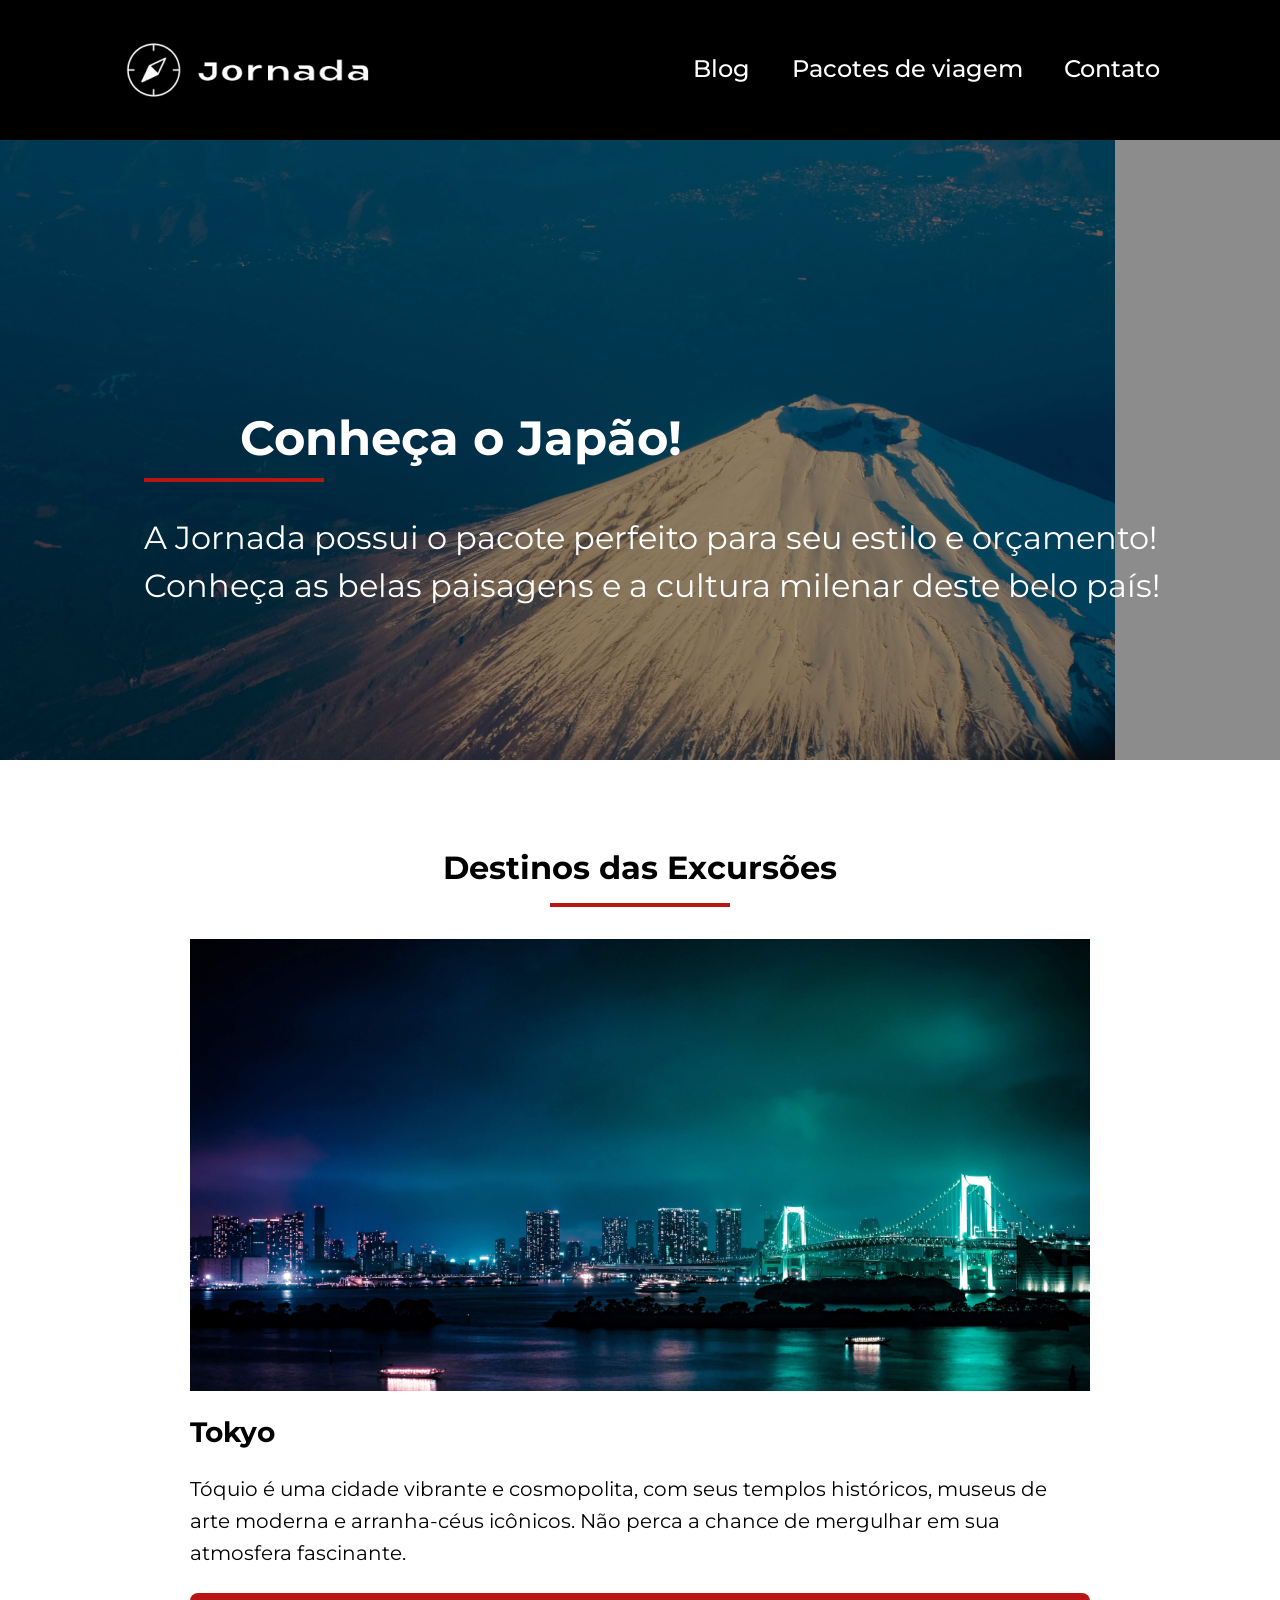
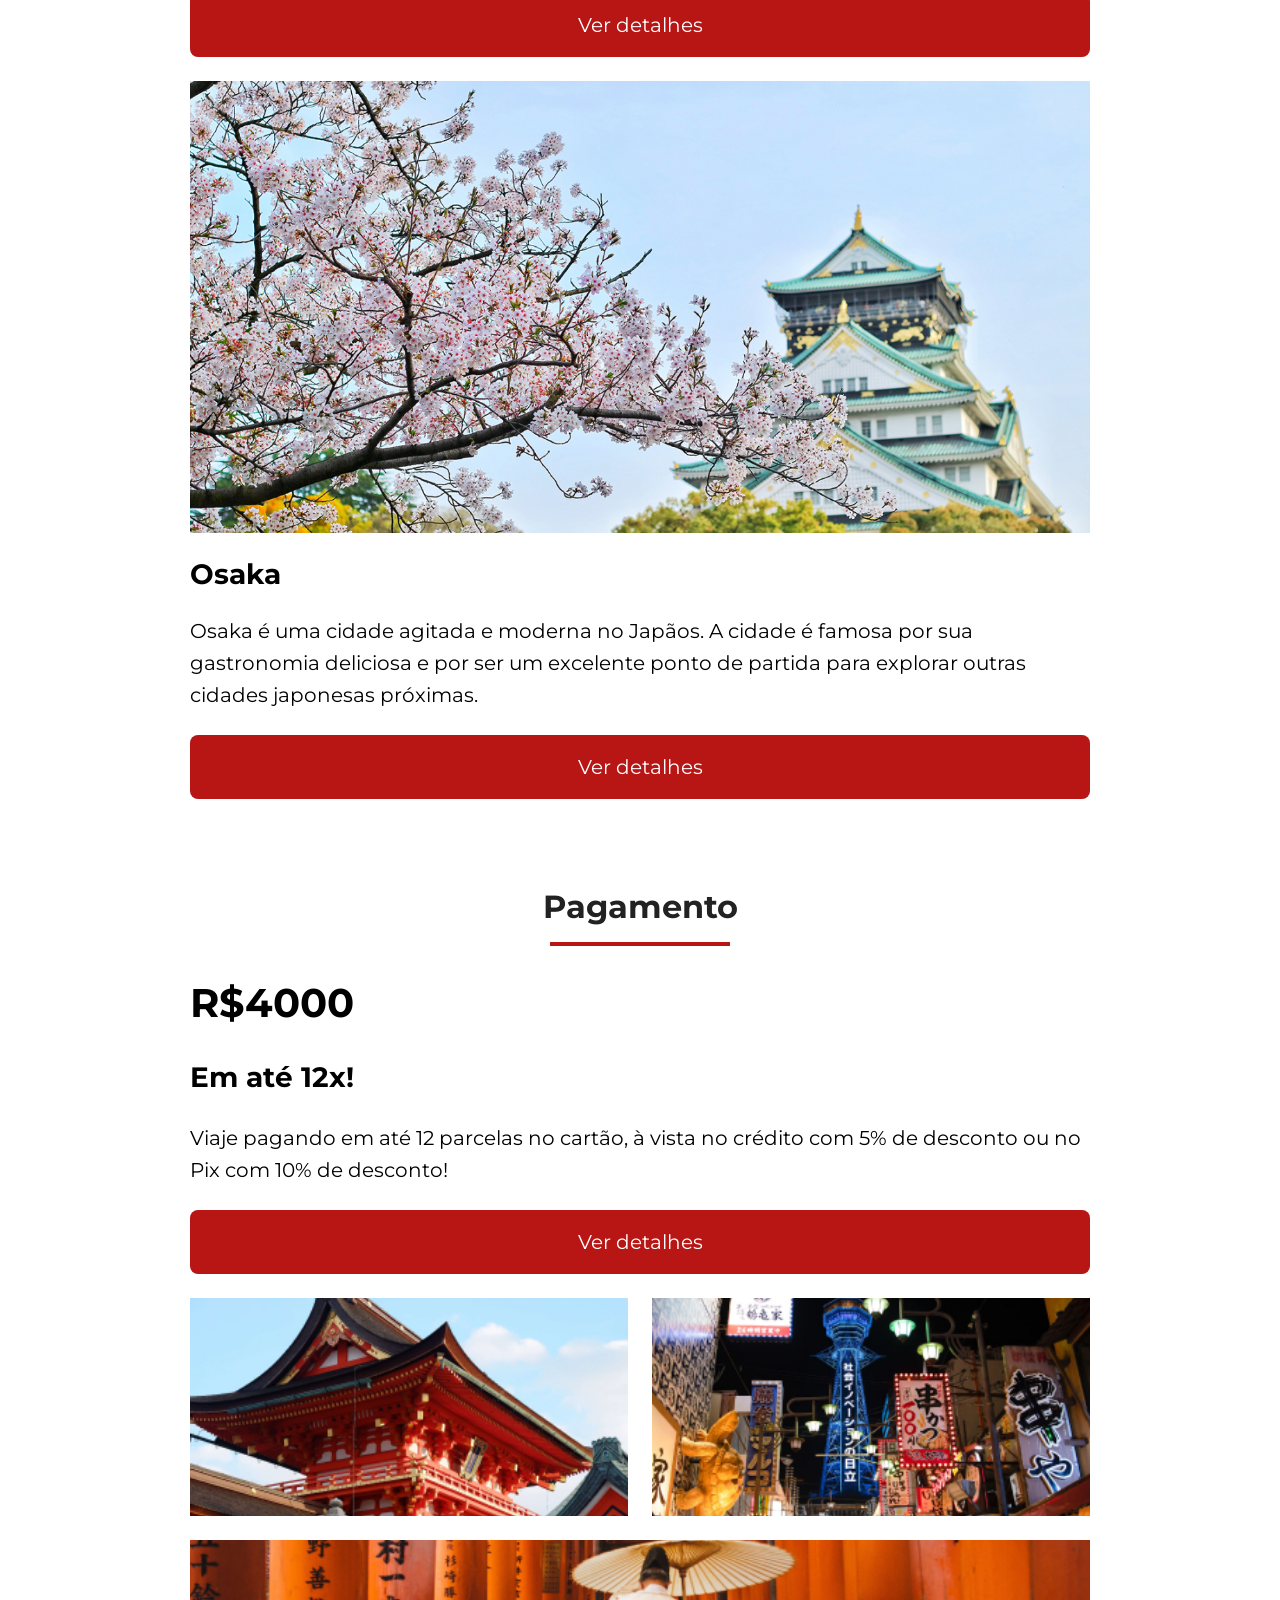
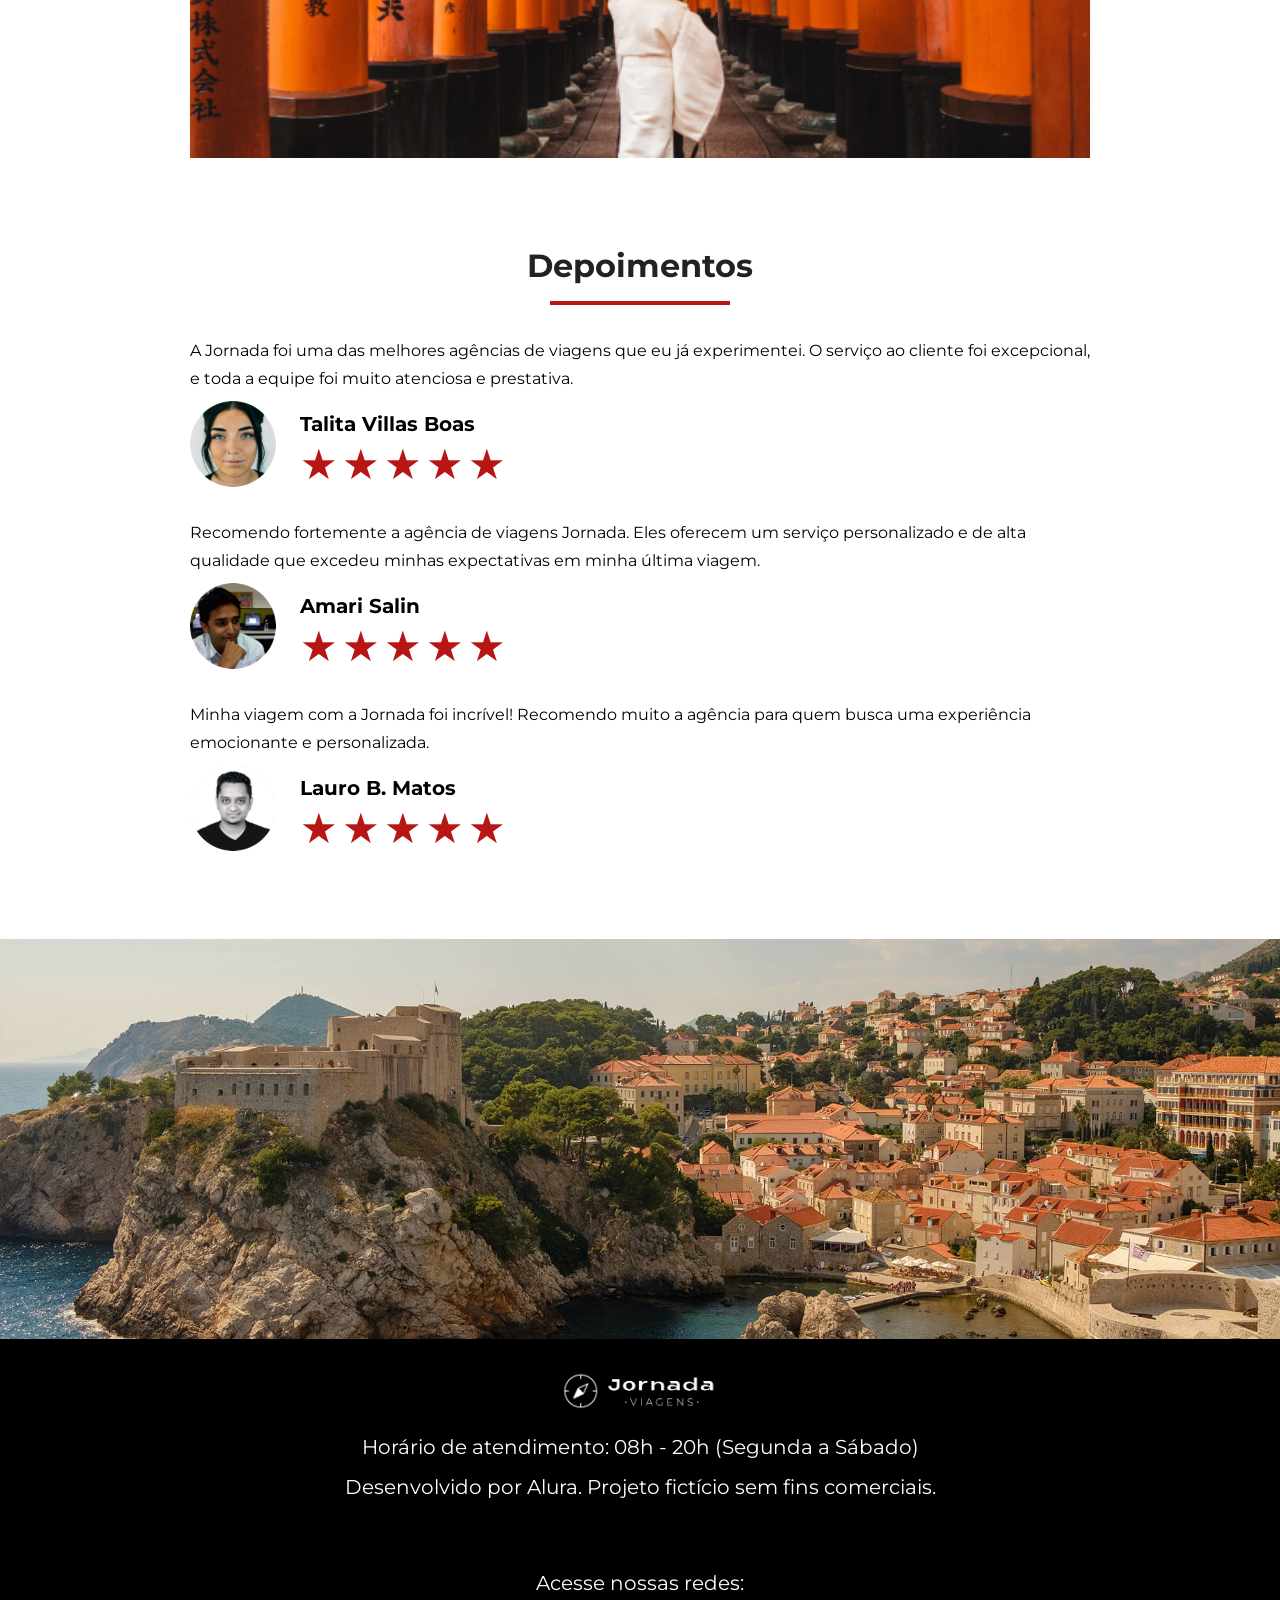
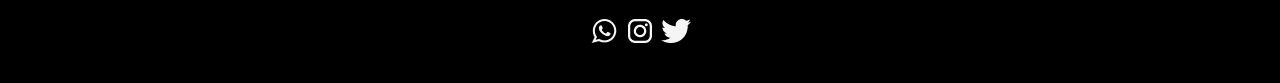
==== commit 283978f5: "ajusta secao de pagamentos" ====
--- a/pacotes.html
+++ b/pacotes.html
@@ -145,12 +145,23 @@
 
       <div class="content-container">
         <div class="text-content">
-          <h3 class="content-title">R$4000</h3>
+          <h2 class="content-title">R$4000</h2>
+          <h3 class="content-title2">Em até 12x!</h3>
           <p class="content-text">
             Viaje pagando em até 12 parcelas no cartão, à vista no crédito com
             5% de desconto ou no Pix com 10% de desconto!
           </p>
         </div>
+
+        <footer>
+          <a
+            href="#"
+            class="button"
+            target="_blank"
+            title="Veja mais detalhes de Tokyo"
+            >Ver detalhes</a
+          >
+        </footer>
 
         <div class="img-gallery-PAC">
           <div class="image bag"></div>
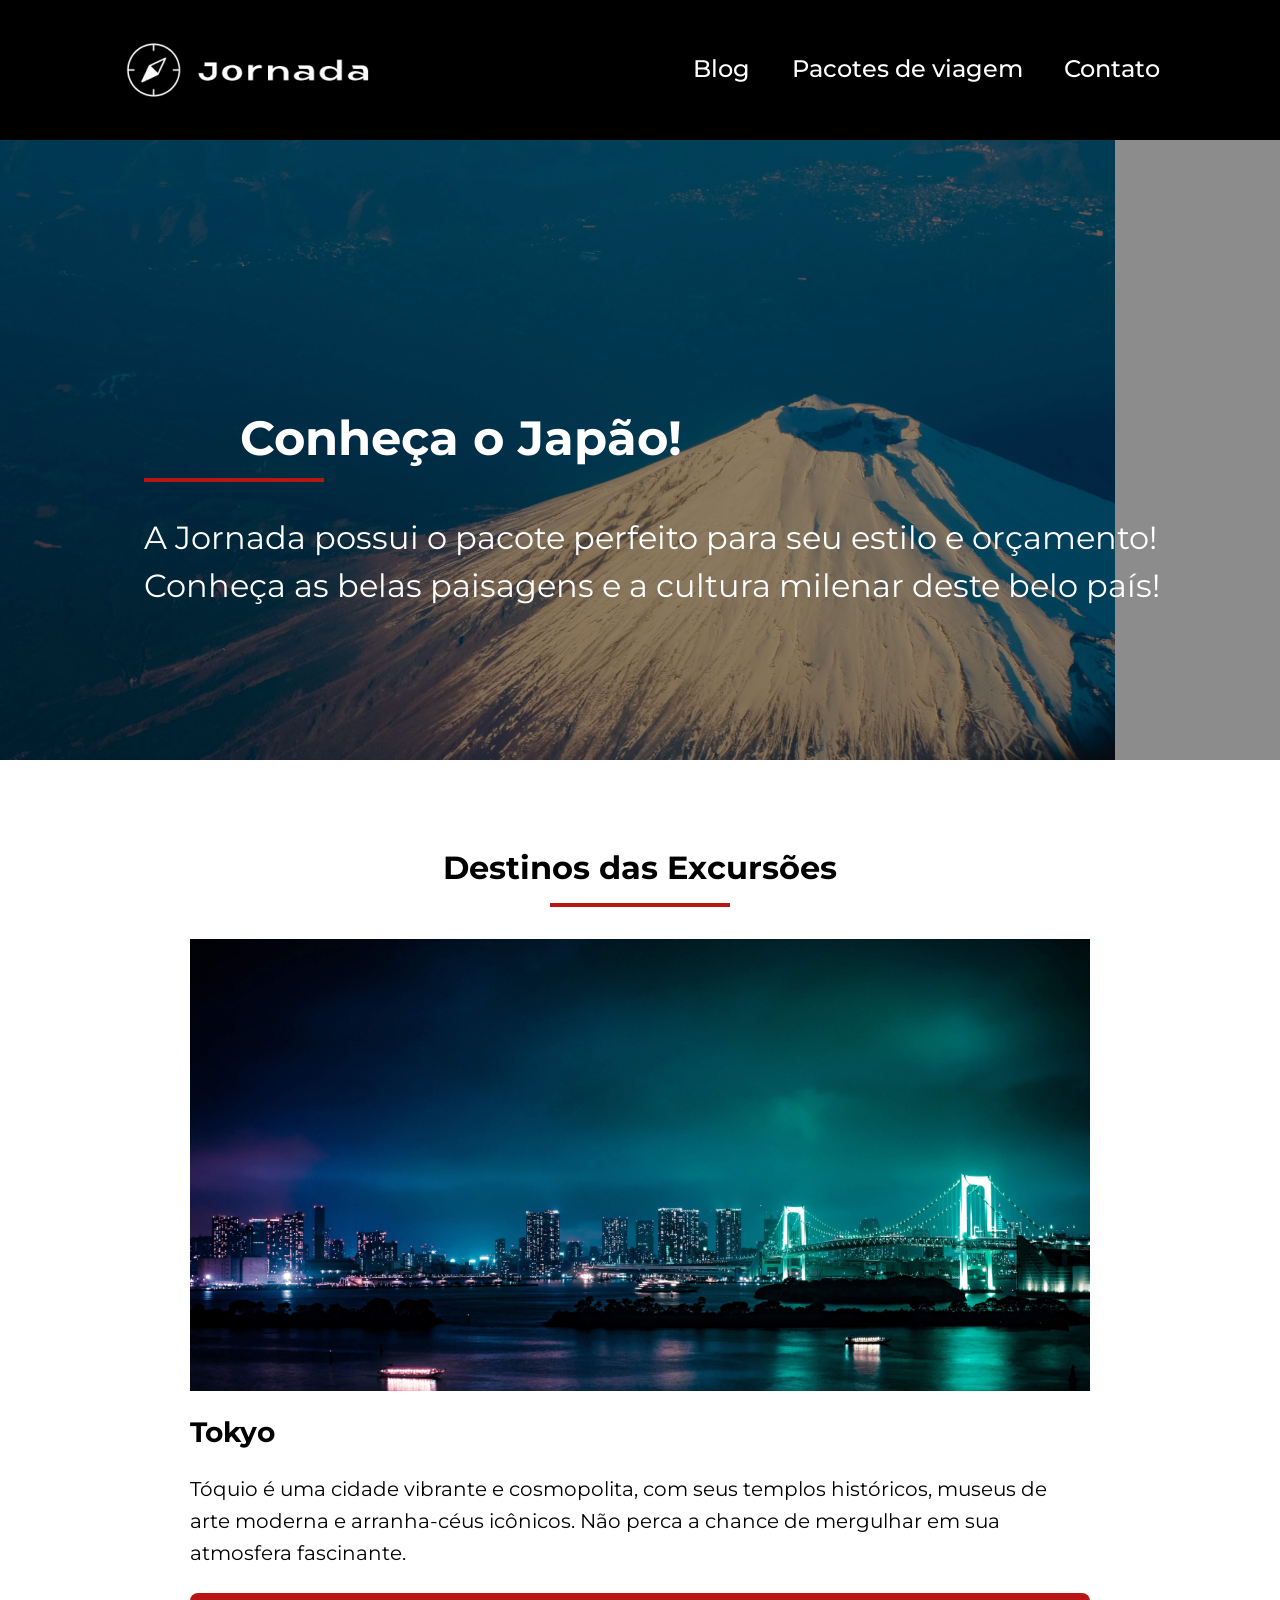
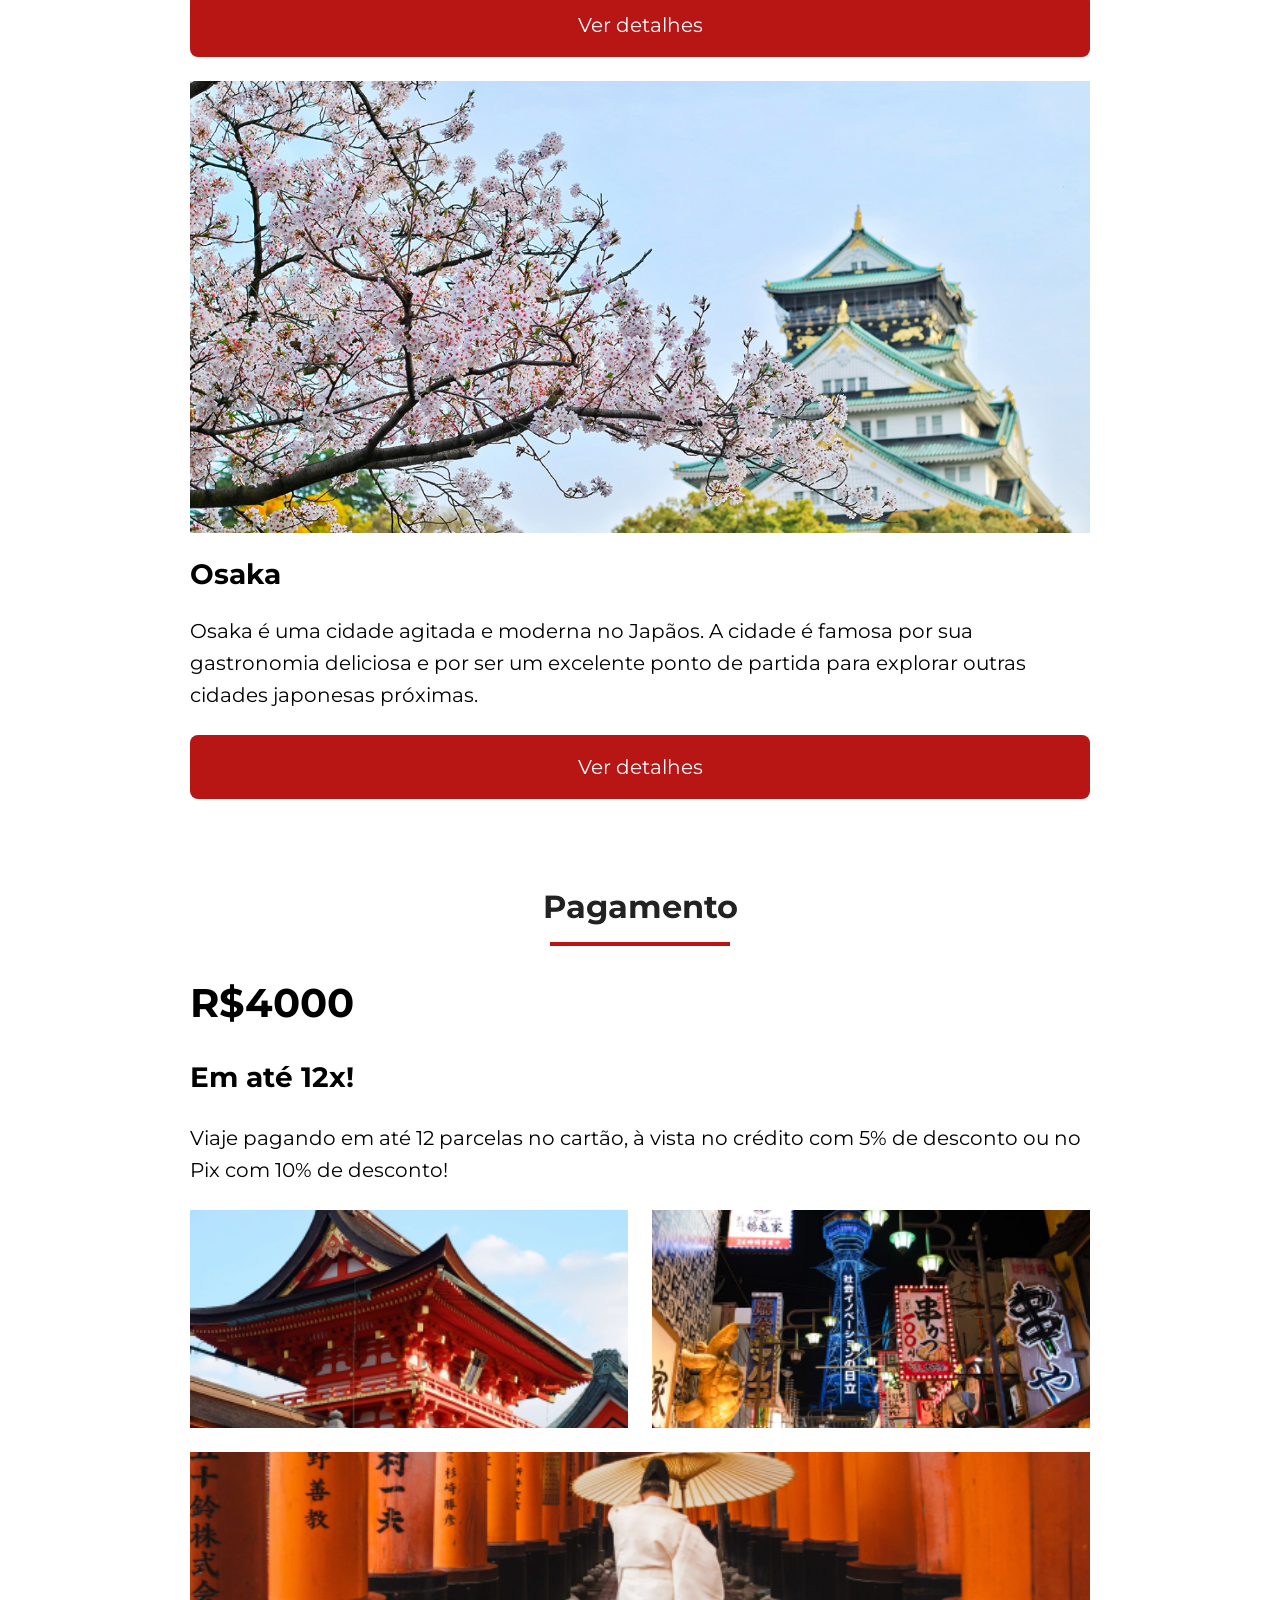
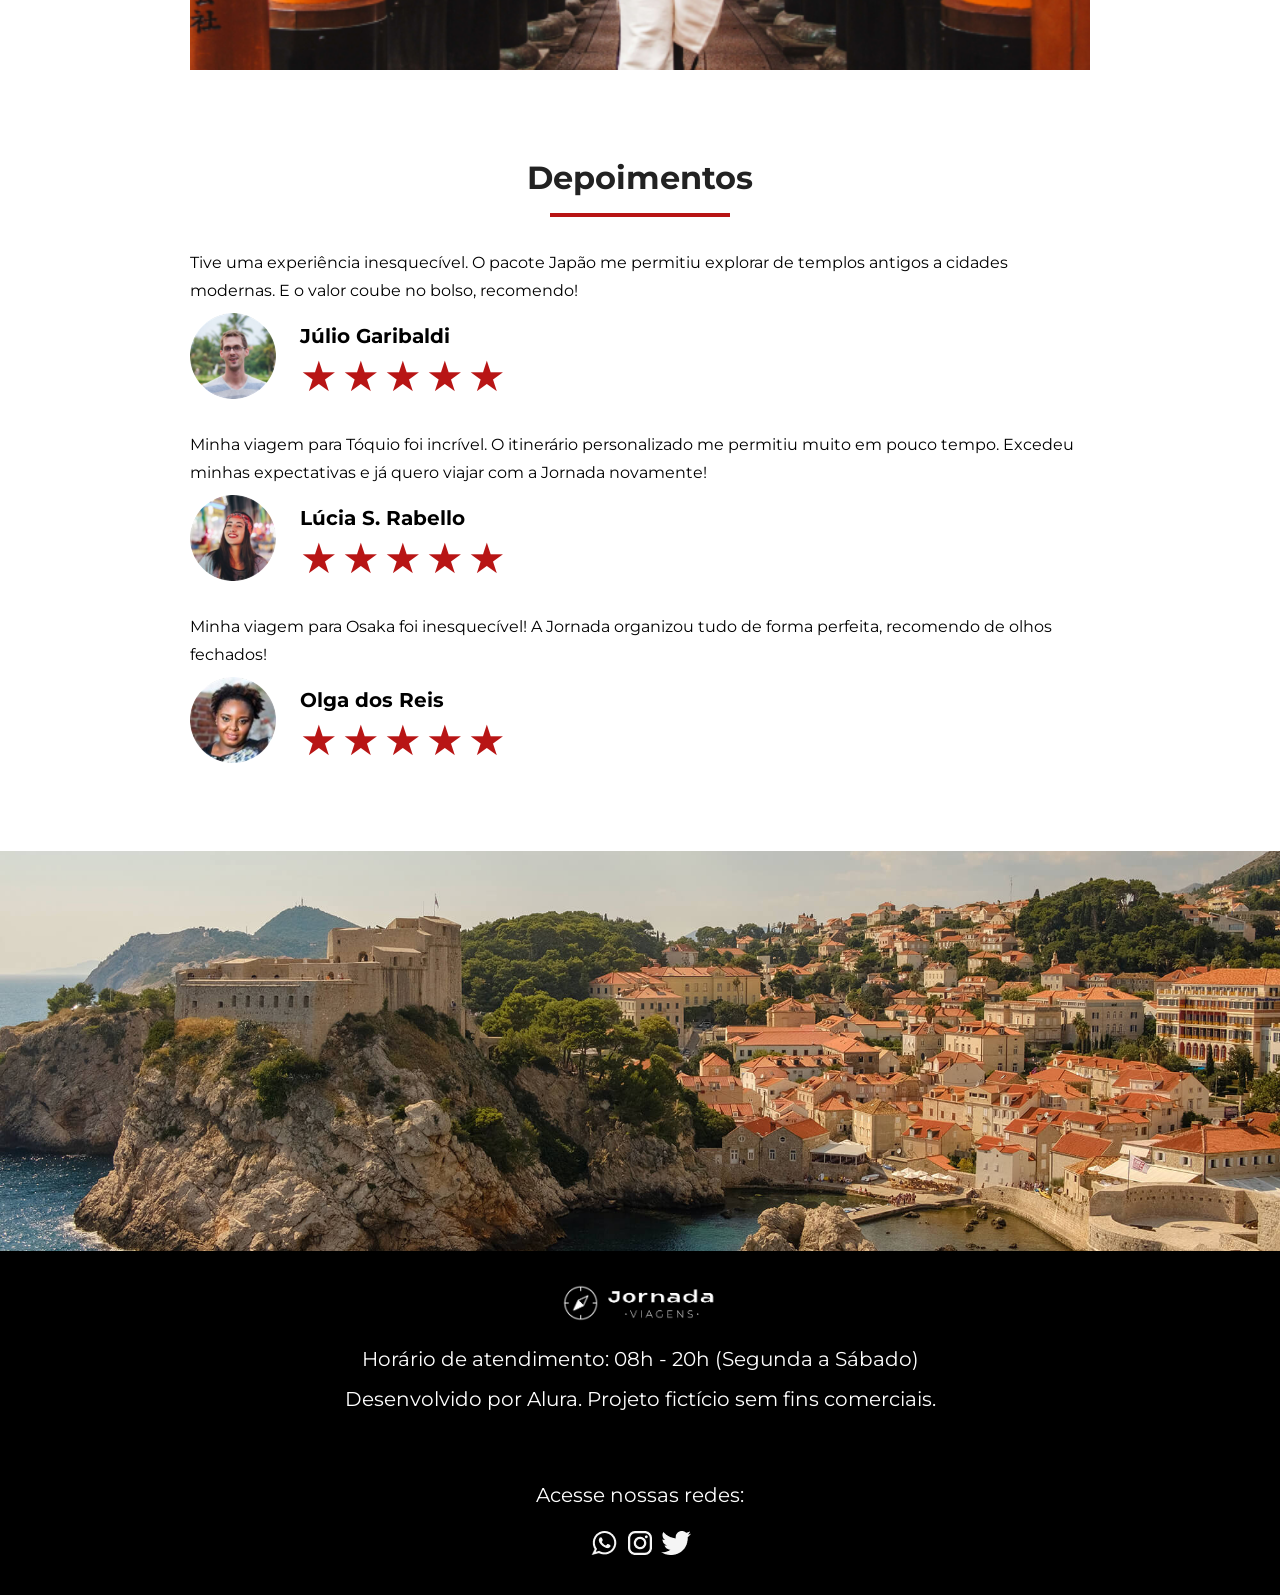
==== commit fd479a4d: "altera secao de avaliacao" ====
--- a/pacotes.html
+++ b/pacotes.html
@@ -182,15 +182,13 @@
         <article>
           <header>
             <p>
-              A Jornada foi uma das melhores agências de viagens que eu já
-              experimentei. O serviço ao cliente foi excepcional, e toda a
-              equipe foi muito atenciosa e prestativa.
+              Tive uma experiência inesquecível. O pacote Japão me permitiu explorar  de templos antigos a cidades modernas. E o valor coube no bolso, recomendo!
             </p>
           </header>
           <footer>
-            <img src="./img/perfil-1.png" alt="Imagem da cliente Talita" />
+            <img src="./img-2/Perfil-1.png" alt="Imagem do cliente Júlio Garibaldi" />
             <div class="profile-content">
-              <h4>Talita Villas Boas</h4>
+              <h4>Júlio Garibaldi</h4>
               <div class="rating">
                 <span class="star">★</span>
                 <span class="star">★</span>
@@ -205,15 +203,13 @@
         <article>
           <header>
             <p>
-              Recomendo fortemente a agência de viagens Jornada. Eles oferecem
-              um serviço personalizado e de alta qualidade que excedeu minhas
-              expectativas em minha última viagem.
+              Minha viagem para Tóquio foi incrível. O itinerário personalizado me permitiu muito em pouco tempo. Excedeu minhas expectativas e já quero viajar com a Jornada novamente!
             </p>
           </header>
           <footer>
-            <img src="./img/perfil-2.png" alt="Imagem do cliente Amari Salin" />
+            <img src="./img-2/Perfil-2.png" alt="Imagem da cliente Lúcia S. Rabello" />
             <div class="profile-content">
-              <h4>Amari Salin</h4>
+              <h4>Lúcia S. Rabello</h4>
               <div class="rating">
                 <span class="star">★</span>
                 <span class="star">★</span>
@@ -228,17 +224,16 @@
         <article>
           <header>
             <p>
-              Minha viagem com a Jornada foi incrível! Recomendo muito a agência
-              para quem busca uma experiência emocionante e personalizada.
+             Minha viagem para Osaka foi inesquecível! A Jornada organizou tudo de forma perfeita, recomendo de olhos fechados!
             </p>
           </header>
           <footer>
             <img
-              src="./img/perfil-3.png"
-              alt="Imagem do cliente Lauro B. Matos"
+              src="./img-2/Perfil-3.png"
+              alt="Imagem da cliente Olga dos Reis"
             />
             <div class="profile-content">
-              <h4>Lauro B. Matos</h4>
+              <h4>Olga dos Reis</h4>
               <div class="rating">
                 <span class="star">★</span>
                 <span class="star">★</span>
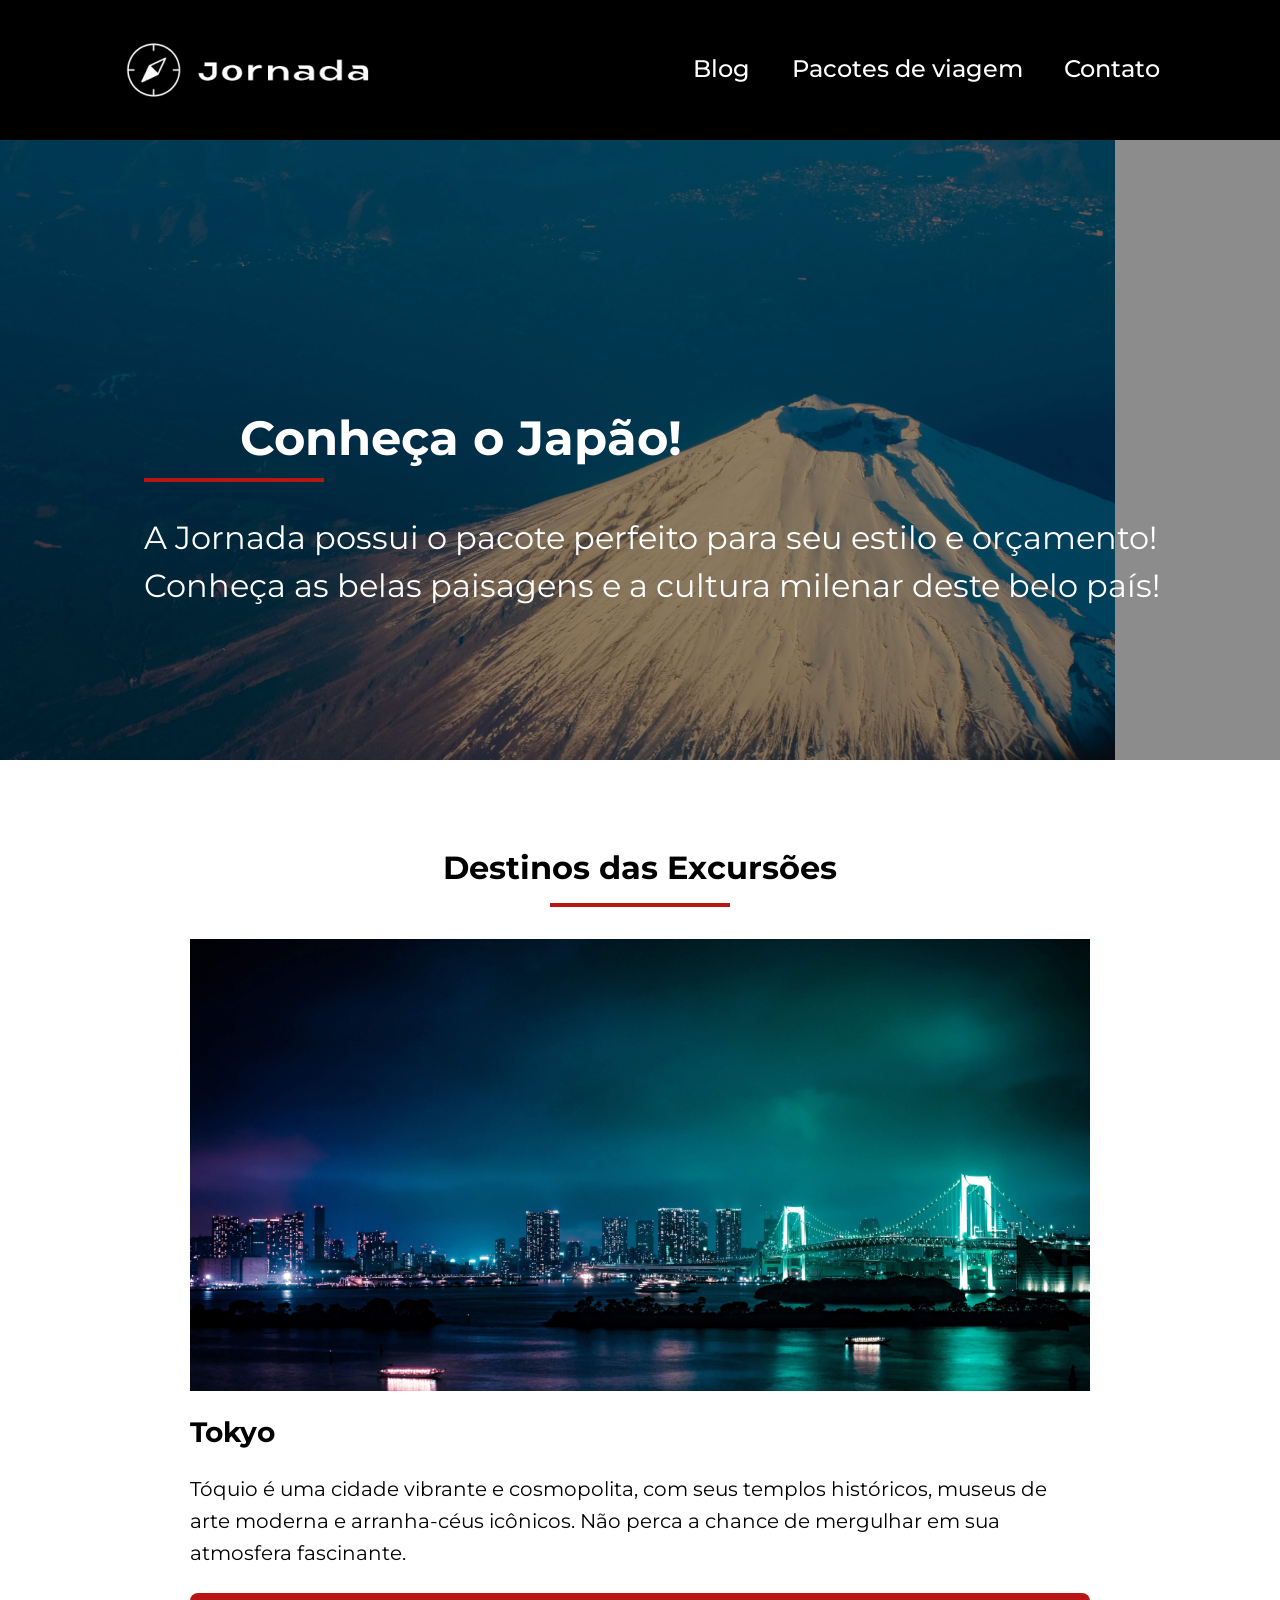
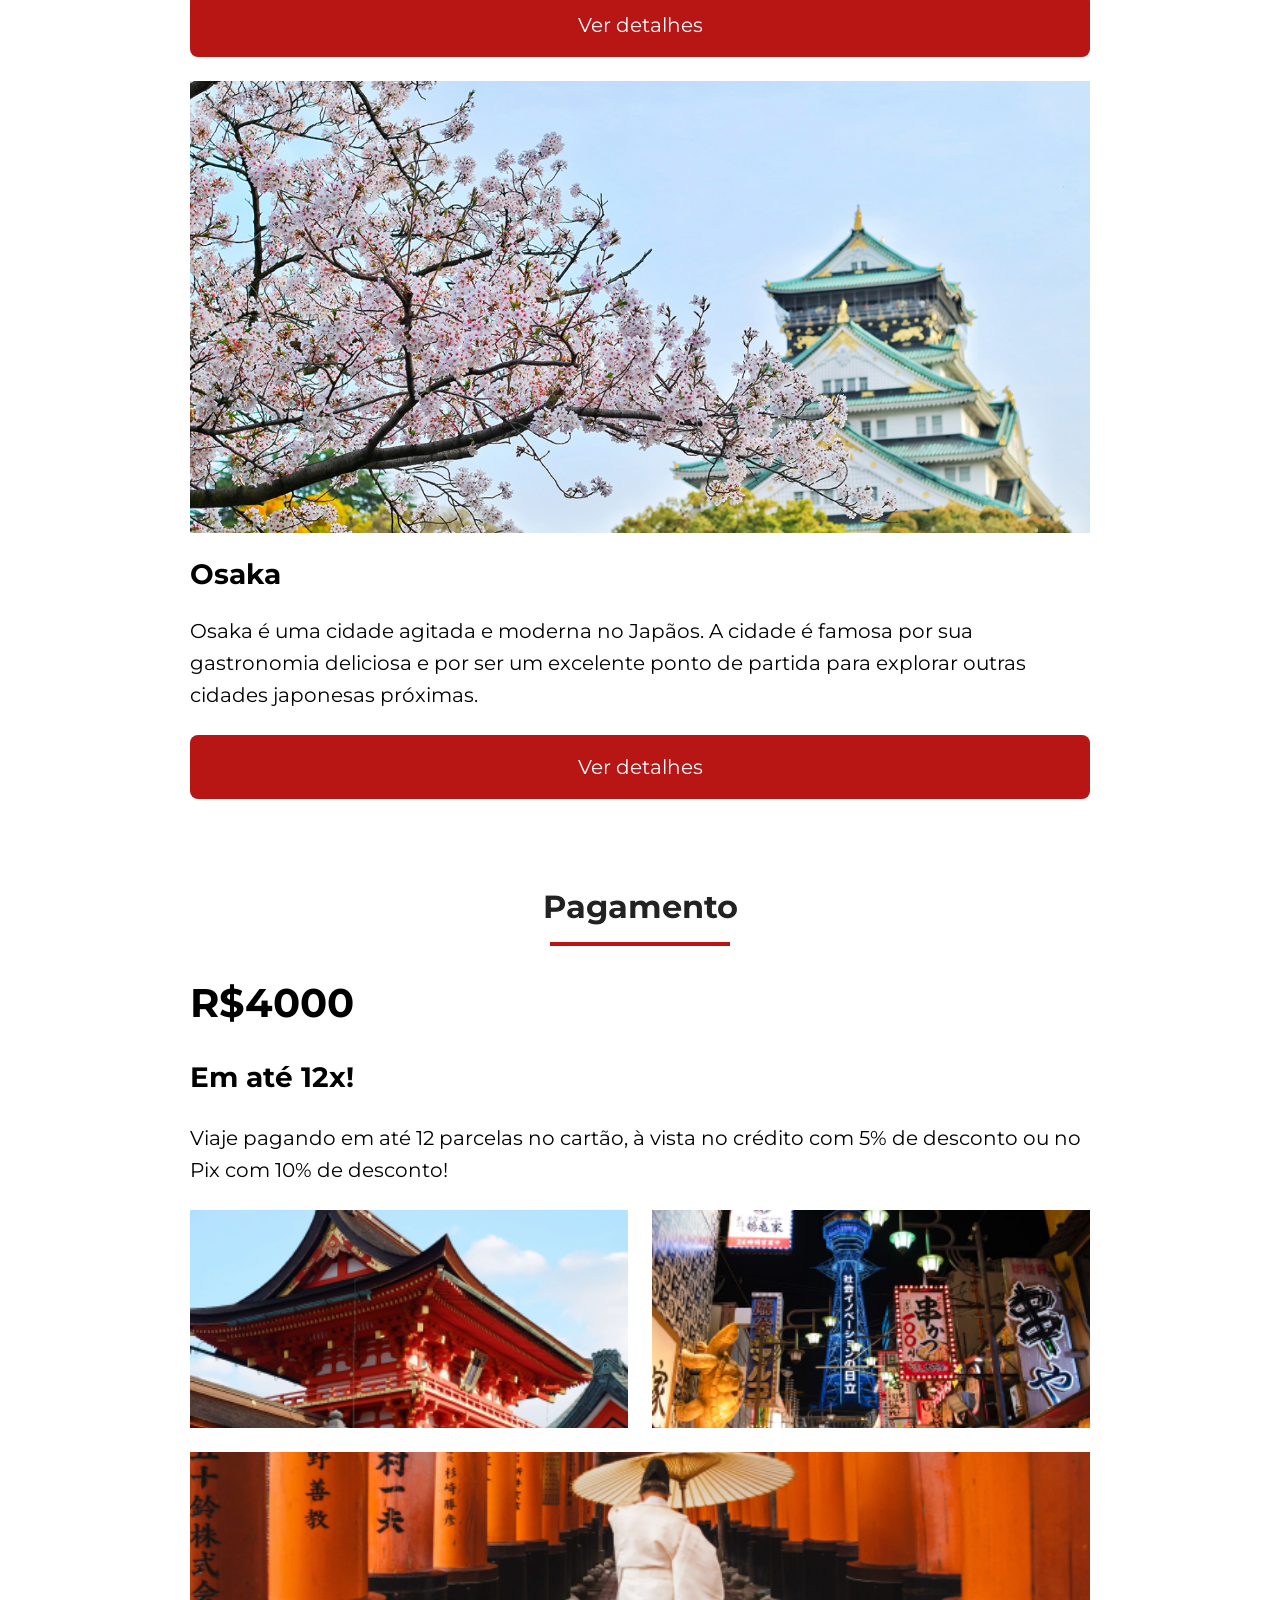
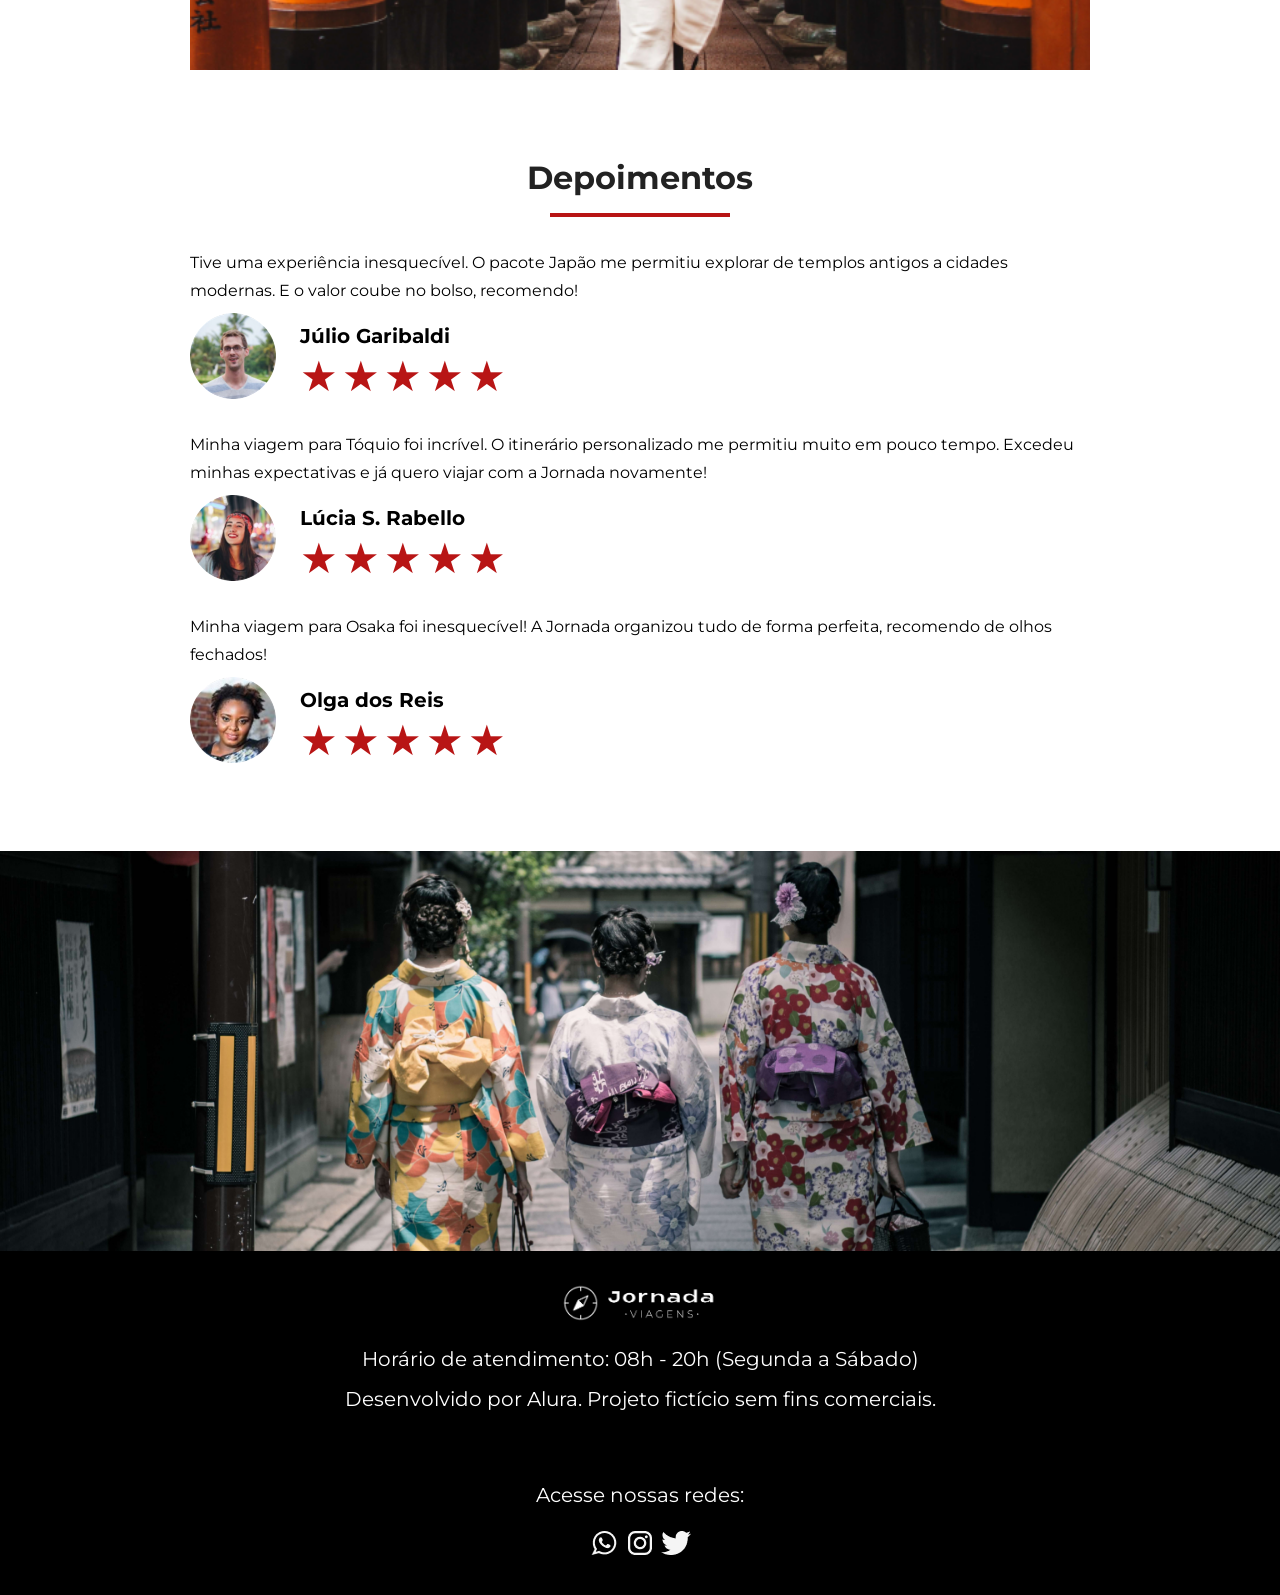
==== commit 3cbaf249: "finaliza footer" ====
--- a/pacotes.html
+++ b/pacotes.html
@@ -56,7 +56,7 @@
             <li>
               <a href="blog.html" target="_blank" title="Acessar Blog">Blog</a>
             </li>
-            <li>
+            <li class="pacotes-li">
               <a
                 href="pacotes.html"
                 target="_blank"
--- a/css/style.css
+++ b/css/style.css
@@ -8,4 +8,5 @@
 @import url(testimonials.css);
 @import url(footer.css);
 @import url(hero-pacotes.css);
-@import url(payments-pacotes.css);+@import url(payments-pacotes.css);
+@import url(footer-PAC.css);
